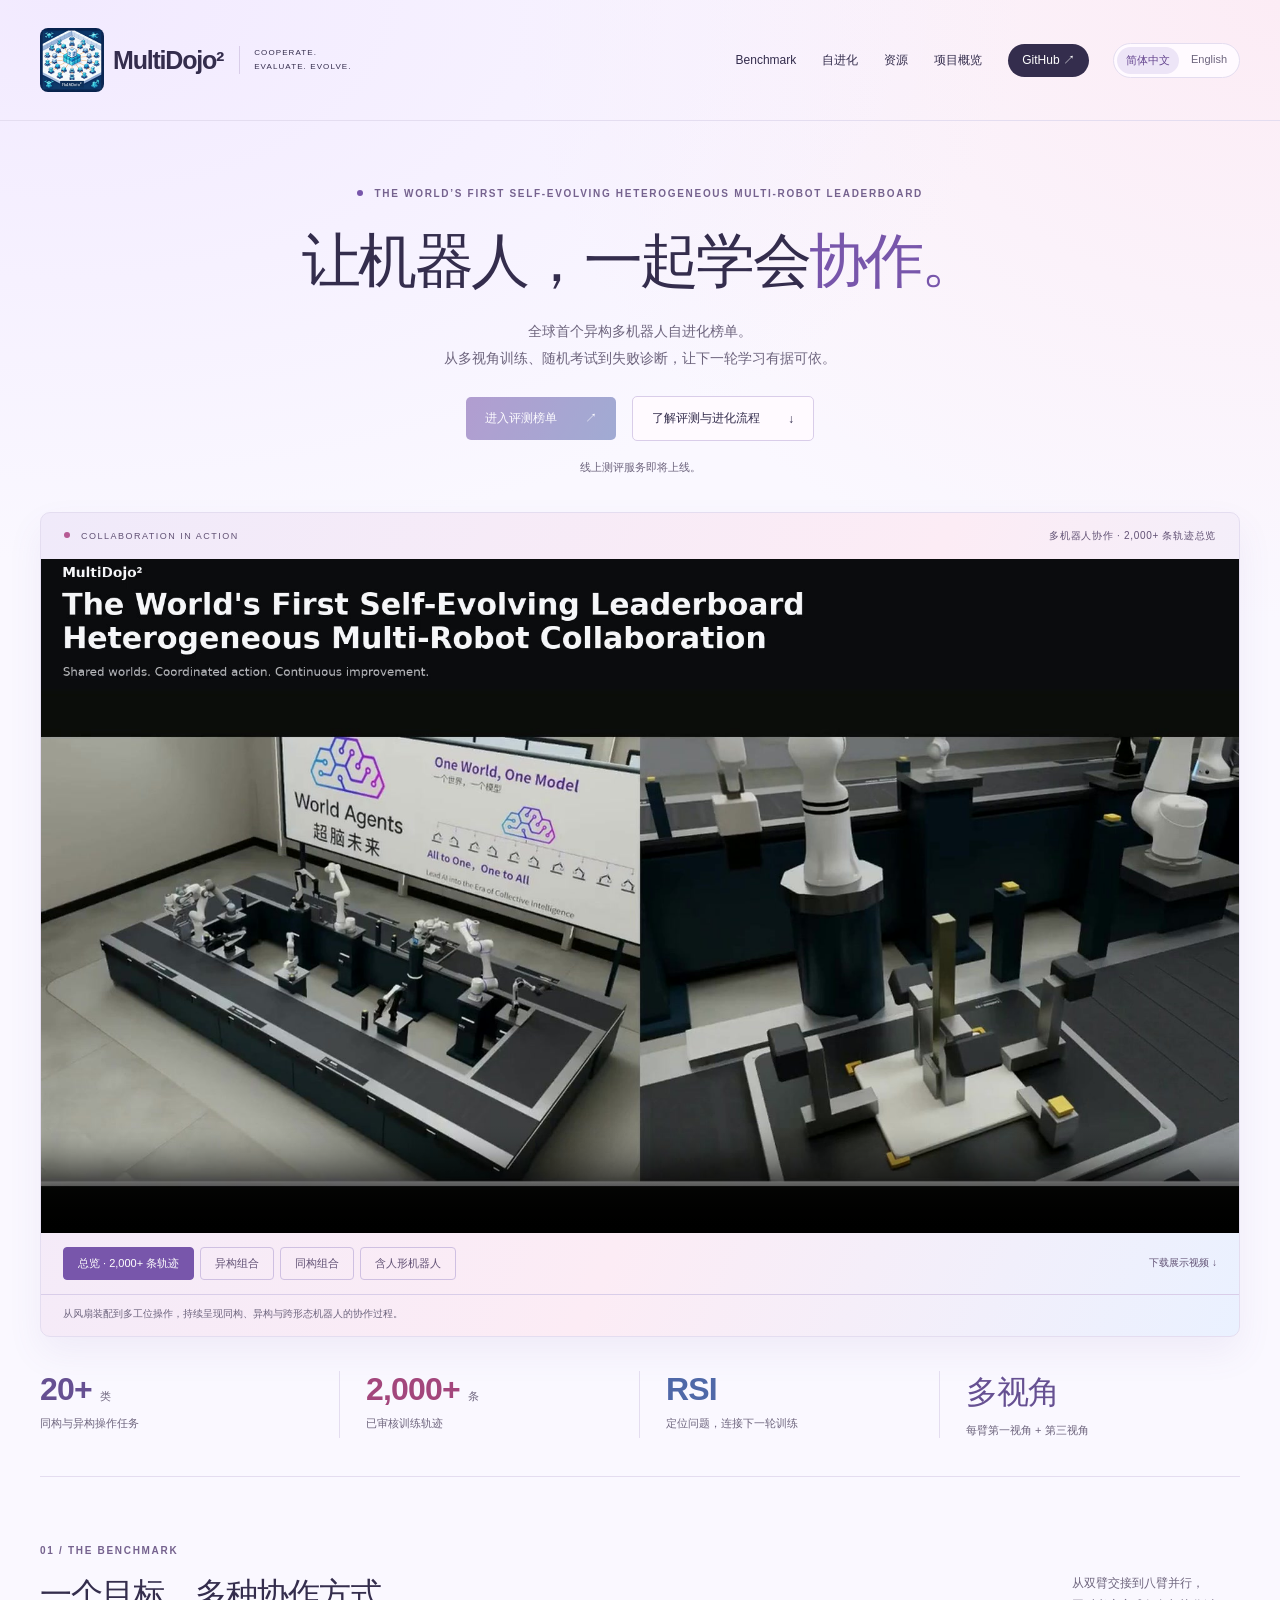
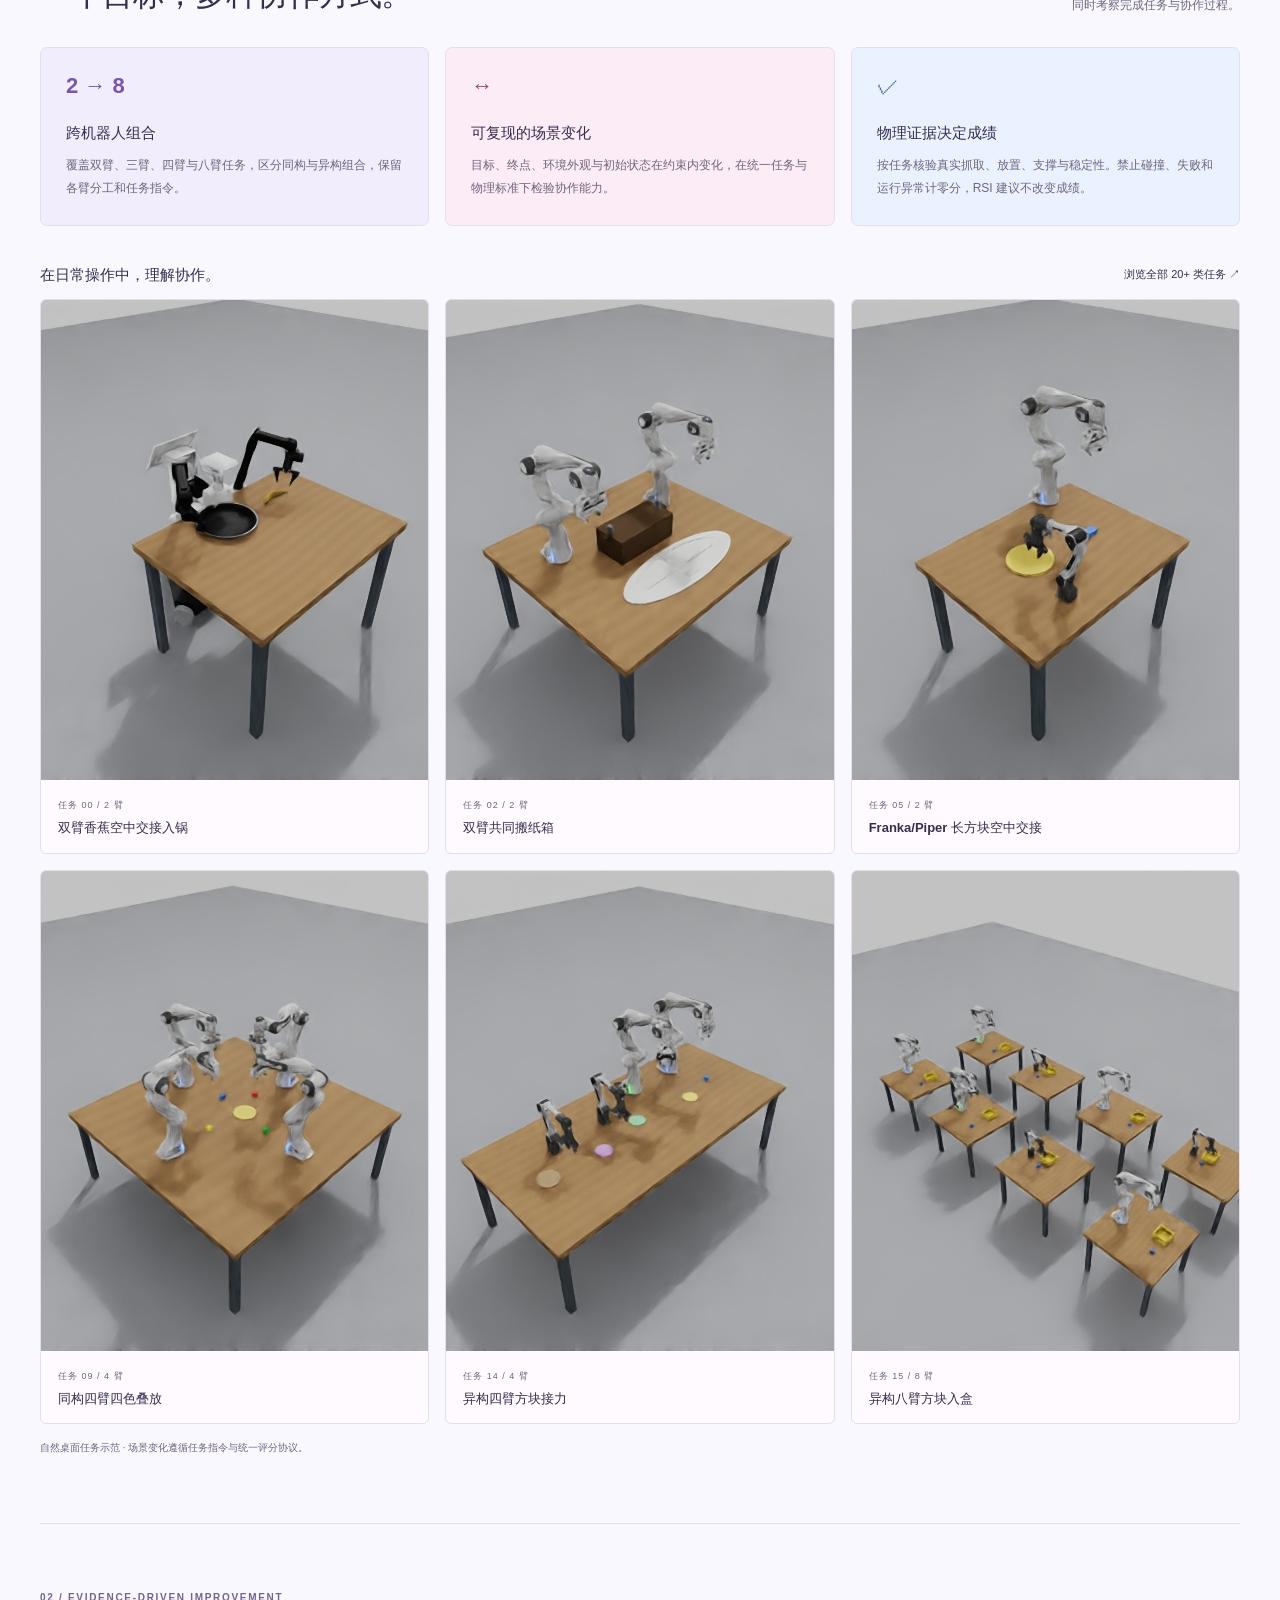
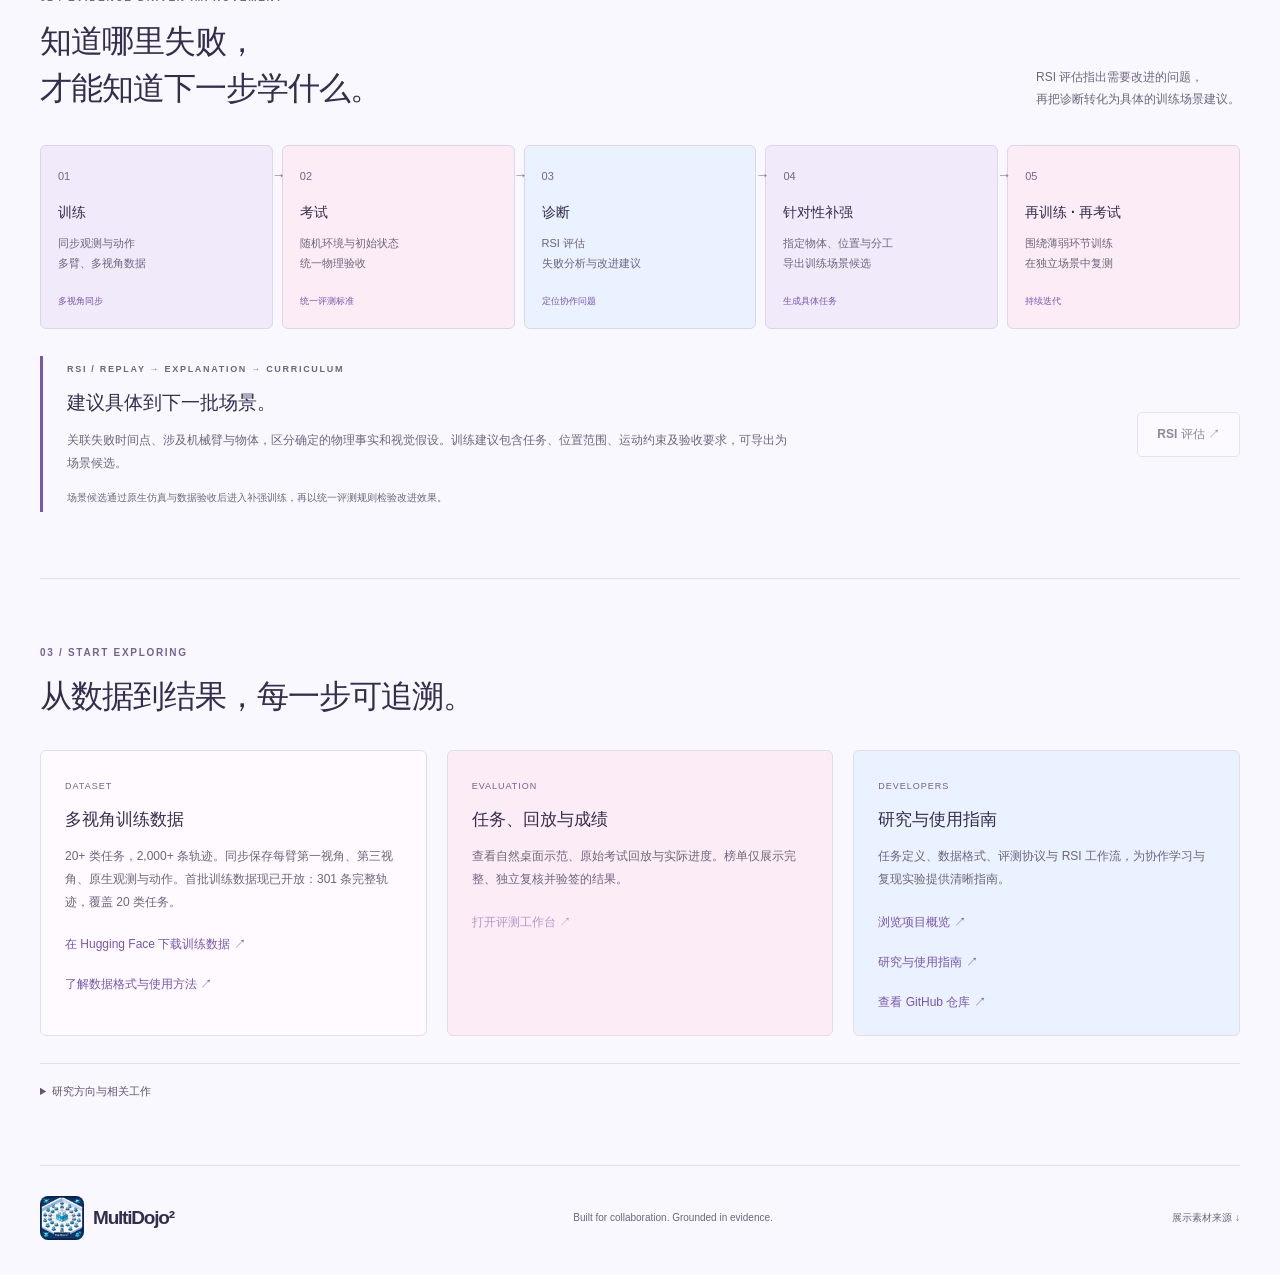
==== docs/index.html @ 60ad59d8 "Link verified MultiDojo² training data from bilingual website and READMEs" ====
<!doctype html>
<html lang="zh-CN"><head>
<meta charset="utf-8"><meta name="viewport" content="width=device-width,initial-scale=1">
<title>MultiDojo² · 多机器人协作与自进化评测</title>
<meta name="description" content="MultiDojo²：面向同构与异构多机器人协作的自进化评测平台。20+ 类操作任务、同步多视角训练数据、随机考试与基于证据的 RSI 失败诊断。">
<meta name="theme-color" content="#faf8ff"><link rel="icon" href="assets/favicon.png" type="image/png">
<link rel="alternate" hreflang="zh-CN" href="index.html"><link rel="alternate" hreflang="en" href="index.en.html"><link rel="alternate" hreflang="x-default" href="index.html">
<link rel="stylesheet" href="site.css"><script src="site.js" defer></script></head>
<body><a class="skip" href="#main">跳到内容</a>
<header class="site-header"><a class="wordmark" href="./" aria-label="MultiDojo² 首页"><img src="assets/mark.png" alt="MultiDojo² 标志" width="64" height="64">MultiDojo²<span>COOPERATE. EVALUATE. EVOLVE.</span></a><nav aria-label="主导航"><a href="#benchmark">Benchmark</a><a href="#evolution">自进化</a><a href="#resources">资源</a><a href="repository.zh-CN.html">项目概览</a><a class="nav-github" data-github hidden>GitHub ↗</a><span class="nav-pending" data-github-pending>GitHub</span></nav><div class="site-language" role="navigation" aria-label="语言 / Language"><a href="index.html" lang="zh-CN" hreflang="zh-CN" aria-current="page">简体中文</a><a href="index.en.html" lang="en" hreflang="en">English</a></div></header>
<main id="main"><section class="intro-hero"><p class="kicker"><span></span> THE WORLD’S FIRST SELF-EVOLVING HETEROGENEOUS MULTI-ROBOT LEADERBOARD</p><h1>让机器人，<br class="mobile-break">一起学会<span>协作。</span></h1><p class="hero-description">全球首个异构多机器人自进化榜单。<br>从多视角训练、随机考试到失败诊断，让下一轮学习有据可依。</p><div class="hero-actions"><a class="primary" data-live-path="leaderboard.html" aria-disabled="true" title="线上测评服务即将上线">进入评测榜单 <span>↗</span></a><a class="secondary" href="#evolution">了解评测与进化流程 <span>↓</span></a></div><p class="deployment-note" id="deployment-note" hidden></p></section>
<section class="demo-stage" aria-label="多机器人协作视频展示"><div class="demo-toolbar"><div><span class="live-dot"></span> COLLABORATION IN ACTION</div><span id="demo-label">多机器人协作 · 2,000+ 条轨迹总览</span></div><video id="hero-video" controls muted playsinline loop preload="metadata" poster="assets/collaboration-overview.jpg" aria-label="多机器人协作 · 2,000+ 条轨迹总览"><source src="assets/collaboration-overview.mp4" type="video/mp4">浏览器不支持视频，请使用下方下载链接。</video><div class="demo-bottom"><div class="demo-tabs" role="group" aria-label="选择展示视频"><button type="button" data-scene="overview" aria-pressed="true">总览 · 2,000+ 条轨迹</button><button type="button" data-scene="heterogeneous" aria-pressed="false">异构组合</button><button type="button" data-scene="isomorphic" aria-pressed="false">同构组合</button><button type="button" data-scene="humanoid" aria-pressed="false">含人形机器人</button></div><a id="demo-download" href="assets/collaboration-overview.mp4" download>下载展示视频 ↓</a></div><p class="demo-caption" id="demo-caption">从风扇装配到多工位操作，持续呈现同构、异构与跨形态机器人的协作过程。</p></section>
<section class="numbers" aria-label="当前评测规模"><div><strong>20+<span>类</span></strong><p>同构与异构操作任务</p></div><div><strong>2,000+<span>条</span></strong><p>已审核训练轨迹</p></div><div><strong>RSI</strong><p>定位问题，连接下一轮训练</p></div><div><strong>多视角</strong><p>每臂第一视角 + 第三视角</p></div></section>
<section id="benchmark" class="content-section"><div class="section-heading"><div><p class="kicker">01 / THE BENCHMARK</p><h2>一个目标，多种协作方式。</h2></div><p>从双臂交接到八臂并行，<br>同时考察完成任务与协作过程。</p></div><div class="feature-grid"><article><span class="feature-symbol">2 → 8</span><h3>跨机器人组合</h3><p>覆盖双臂、三臂、四臂与八臂任务，区分同构与异构组合，保留各臂分工和任务指令。</p></article><article><span class="feature-symbol">↔</span><h3>可复现的场景变化</h3><p>目标、终点、环境外观与初始状态在约束内变化，在统一任务与物理标准下检验协作能力。</p></article><article><span class="feature-symbol">✓</span><h3>物理证据决定成绩</h3><p>按任务核验真实抓取、放置、支撑与稳定性。禁止碰撞、失败和运行异常计零分，RSI 建议不改变成绩。</p></article></div><div class="task-heading"><h3>在日常操作中，理解协作。</h3><a href="repository.zh-CN.html#tasks">浏览全部 20+ 类任务 ↗</a></div><div id="featured-tasks" class="featured-tasks" aria-live="polite"><p>正在载入任务示范…</p></div><p class="small-note">自然桌面任务示范 · 场景变化遵循任务指令与统一评分协议。</p></section>
<section id="evolution" class="evolution-section"><div class="section-heading"><div><p class="kicker">02 / EVIDENCE-DRIVEN IMPROVEMENT</p><h2>知道哪里失败，<br>才能知道下一步学什么。</h2></div><p>RSI 评估指出需要改进的问题，<br>再把诊断转化为具体的训练场景建议。</p></div><ol class="loop-steps"><li><span>01</span><h3>训练</h3><p>同步观测与动作<br>多臂、多视角数据</p><b>多视角同步</b></li><li><span>02</span><h3>考试</h3><p>随机环境与初始状态<br>统一物理验收</p><b>统一评测标准</b></li><li><span>03</span><h3>诊断</h3><p>RSI 评估<br>失败分析与改进建议</p><b>定位协作问题</b></li><li><span>04</span><h3>针对性补强</h3><p>指定物体、位置与分工<br>导出训练场景候选</p><b>生成具体任务</b></li><li><span>05</span><h3>再训练 · 再考试</h3><p>围绕薄弱环节训练<br>在独立场景中复测</p><b>持续迭代</b></li></ol><div class="evolution-detail"><div><p class="kicker">RSI / REPLAY → EXPLANATION → CURRICULUM</p><h3>建议具体到下一批场景。</h3><p>关联失败时间点、涉及机械臂与物体，区分确定的物理事实和视觉假设。训练建议包含任务、位置范围、运动约束及验收要求，可导出为场景候选。</p><p class="small-note">场景候选通过原生仿真与数据验收后进入补强训练，再以统一评测规则检验改进效果。</p></div><a class="secondary" data-live-path="previews.html?mode=exam&trial=09-047#task-09" aria-disabled="true" title="线上测评服务即将上线">RSI 评估 ↗</a></div></section>
<section id="resources" class="content-section"><div class="section-heading"><div><p class="kicker">03 / START EXPLORING</p><h2>从数据到结果，每一步可追溯。</h2></div></div><div class="resource-grid"><article><span>DATASET</span><h3>多视角训练数据</h3><p>20+ 类任务，2,000+ 条轨迹。同步保存每臂第一视角、第三视角、原生观测与动作。首批训练数据现已开放：301 条完整轨迹，覆盖 20 类任务。</p><a class="dataset-download" href="https://huggingface.co/datasets/WorldAgents-c/MultiDojo2" target="_blank" rel="noopener">在 Hugging Face 下载训练数据 ↗</a><a href="PROJECT.md#dataset">了解数据格式与使用方法 ↗</a></article><article><span>EVALUATION</span><h3>任务、回放与成绩</h3><p>查看自然桌面示范、原始考试回放与实际进度。榜单仅展示完整、独立复核并验签的结果。</p><a data-live-path="leaderboard.html" aria-disabled="true" title="线上测评服务即将上线">打开评测工作台 ↗</a></article><article><span>DEVELOPERS</span><h3>研究与使用指南</h3><p>任务定义、数据格式、评测协议与 RSI 工作流，为协作学习与复现实验提供清晰指南。</p><a href="repository.zh-CN.html">浏览项目概览 ↗</a><a href="PROJECT.md#中文说明">研究与使用指南 ↗</a><a data-github hidden>查看 GitHub 仓库 ↗</a></article></div><details class="research-note"><summary>研究方向与相关工作</summary><p>MultiDojo² 围绕同构与异构多机器人协作，连接多视角示范、随机化评测与失败驱动的数据补强。研究重点涵盖任务交接、空间协调、协作时序，以及从执行证据到具体训练任务的反馈过程。</p><p><a href="RELATED_WORK.md">探索相关研究 ↗</a></p></details></section>
<footer class="site-footer"><a class="wordmark" href="./"><img src="assets/mark.png" alt="MultiDojo² 标志" width="44" height="44">MultiDojo²</a><p>Built for collaboration. Grounded in evidence.</p><a href="assets/fan-provenance.json">展示素材来源 ↓</a></footer></main></body></html>
---- docs/site.css ----
[hidden]{display:none!important}:root{font-family:Inter,"Noto Sans CJK SC","Microsoft YaHei",sans-serif;color:#342d4d;background:#faf8ff;font-synthesis:none;--lavender:#f0eafa;--pink:#fcecf5;--blue:#eaf1ff;--muted:#6e657e;--line:#e4ddf0;--accent:#7856ab}*{box-sizing:border-box}html{scroll-behavior:smooth}body{margin:0;background:radial-gradient(ellipse 75% 560px at 5% 0,#f2eaff 0,transparent 100%),radial-gradient(ellipse 60% 620px at 100% 0,#fcecf5 0,transparent 100%),#faf8ff;min-height:100vh}a{color:inherit;text-decoration:none}a:hover{text-decoration:underline}button{font:inherit}a:focus-visible,button:focus-visible,summary:focus-visible,video:focus-visible{outline:3px solid var(--accent);outline-offset:5px}.skip{position:absolute;top:-60px;left:16px;z-index:5;background:#fff;padding:12px}.skip:focus{top:12px}.site-header,main{max-width:1320px;margin:auto}.site-header{padding:28px 40px;display:flex;gap:24px;align-items:center;border-bottom:1px solid var(--line)}.wordmark{display:flex;align-items:center;gap:9px;font-size:25px;letter-spacing:-1.2px;font-weight:800}.wordmark span{font-size:8px;font-weight:500;letter-spacing:1.1px;border-left:1px solid #d9cde9;padding-left:14px;margin-left:7px;max-width:125px;line-height:1.7}.site-header nav{display:flex;gap:26px;align-items:center;margin-left:auto;font-size:12px}.nav-pending{font-size:10px;color:var(--muted);border:1px solid var(--line);padding:8px 12px;border-radius:20px}.nav-github{background:#342d4d;color:white;border-radius:20px;padding:8px 14px}main{padding:0 40px}.intro-hero{text-align:center;padding:65px 0 34px}.kicker{font-size:10px;letter-spacing:1.7px;font-weight:700;color:#75628e;margin:0 0 21px;line-height:1.6}.intro-hero .kicker span,.live-dot{display:inline-block;width:6px;height:6px;border-radius:50%;background:var(--accent);margin:0 7px 1px 0}h1{font-size:clamp(34px,4.6vw,64px);font-weight:700;letter-spacing:-2.7px;line-height:1.3;margin:0 0 18px}h1>span{color:var(--accent)}.mobile-break{display:none}.hero-description{font-size:14px;line-height:1.95;color:var(--muted);margin:0}.hero-actions{display:flex;justify-content:center;align-items:center;gap:16px;margin-top:24px}.primary,.secondary{display:inline-flex;justify-content:space-between;gap:28px;align-items:center;padding:13px 19px;border-radius:5px;font-size:12px;font-weight:600}.primary{color:#fff;background:linear-gradient(115deg,#7856ab,#596db0)}.secondary{border:1px solid #d9cde9;background:#fffaff}.primary:hover,.secondary:hover{text-decoration:none;filter:brightness(.94)}.demo-stage{background:linear-gradient(115deg,#f0eafa,#fcecf5 58%,#eaf1ff);border:1px solid var(--line);border-radius:10px;overflow:hidden;box-shadow:0 16px 35px #7856ab14}.demo-toolbar{display:flex;align-items:center;justify-content:space-between;padding:16px 23px;color:#625275;font-size:10px;letter-spacing:.7px}.demo-toolbar>div{font-size:9px;letter-spacing:1.5px}.live-dot{background:#b65a94}.demo-stage video{display:block;width:100%;aspect-ratio:1280/576;background:#eaf0fc;object-fit:contain}.demo-bottom{display:flex;align-items:center;justify-content:space-between;padding:14px 22px;gap:12px}.demo-tabs{display:flex;gap:6px;flex-wrap:wrap}.demo-tabs button{background:transparent;color:#625275;border:1px solid #cfc0e2;border-radius:4px;font-size:11px;padding:8px 14px;cursor:pointer}.demo-tabs button[aria-pressed=true]{background:#7856ab;color:#fff;border-color:#7856ab}.demo-bottom>a{color:#625275;font-size:10px;white-space:nowrap}.demo-caption{border-top:1px solid #d9cde9;margin:0;padding:10px 22px 13px;color:#6e657e;font-size:10px;line-height:1.8}.numbers{display:grid;grid-template-columns:repeat(4,1fr);padding:34px 0 38px;border-bottom:1px solid var(--line)}.numbers>div{padding-left:26px;border-right:1px solid var(--line)}.numbers>div:first-child{padding-left:0}.numbers>div:last-child{border:0}.numbers strong{font-size:32px;font-weight:600;letter-spacing:-.8px}.numbers strong span{font-size:11px;font-weight:400;letter-spacing:0;margin-left:8px;color:var(--muted)}.numbers p{font-size:11px;color:var(--muted);margin:8px 0 0}.content-section,.evolution-section{padding:66px 0;border-bottom:1px solid var(--line);scroll-margin-top:25px}.section-heading{display:flex;align-items:end;justify-content:space-between;gap:20px;margin-bottom:30px}.section-heading .kicker{margin-bottom:12px}h2{font-size:32px;font-weight:600;line-height:1.45;letter-spacing:-1px;margin:0}.section-heading>p{color:var(--muted);font-size:12px;line-height:1.9;margin:0}.feature-grid{display:grid;grid-template-columns:repeat(3,1fr);gap:16px}.feature-grid article{border:1px solid var(--line);padding:25px;background:#f2edfc;border-radius:7px}.feature-symbol{display:block;font-size:22px;height:36px;color:var(--accent);font-weight:600}h3{font-size:15px;font-weight:600;line-height:1.6}.feature-grid h3{margin:12px 0 9px}.feature-grid p,.resource-grid p,.evolution-detail p{font-size:12px;line-height:1.9;color:var(--muted);margin:0}.task-heading{display:flex;justify-content:space-between;align-items:center;margin:37px 0 12px;gap:16px}.task-heading h3{margin:0}.task-heading a{font-size:11px;white-space:nowrap}.featured-tasks{display:grid;grid-template-columns:repeat(3,1fr);gap:16px}.featured-task{border:1px solid var(--line);border-radius:6px;overflow:hidden;background:#fffaff;min-width:0}.featured-task img{display:block;width:100%;aspect-ratio:4/3;object-fit:cover}.featured-task>div{padding:14px 17px}.featured-task small{font-size:9px;color:var(--muted);letter-spacing:1px}.featured-task h3{margin:6px 0 0;font-size:13px}.small-note{font-size:10px!important;line-height:1.9!important;color:var(--muted)!important;margin:14px 0 0!important}.loop-steps{list-style:none;padding:0;display:grid;grid-template-columns:repeat(5,1fr);gap:9px;margin:34px 0 27px}.loop-steps li{position:relative;padding:20px 17px;background:#f0eafa;border:1px solid #e0d4ed;border-radius:6px;min-width:0}.loop-steps li+li:before{content:'→';position:absolute;top:21px;left:-11px;z-index:1;font-size:14px;color:#8269a7}.loop-steps li>span{font-size:11px;color:#746586}.loop-steps h3{font-size:14px;margin:17px 0 9px}.loop-steps p{font-size:11px;line-height:1.9;color:#6e657e;margin:0}.loop-steps b{display:block;margin-top:21px;font-weight:500;font-size:9px;color:#7856ab}.loop-steps .planned{background:transparent;border-style:dashed}.loop-steps .planned b{color:#9c487d}.evolution-detail{display:flex;align-items:center;justify-content:space-between;gap:48px;border-left:3px solid #7856ab;padding:5px 0 5px 24px}.evolution-detail>div{max-width:720px}.evolution-detail .kicker{font-size:9px;margin-bottom:10px}.evolution-detail h3{font-size:19px;margin:0 0 10px}.evolution-detail>a{flex-shrink:0}.resource-grid{display:grid;grid-template-columns:repeat(3,1fr);gap:20px}.resource-grid article{padding:24px;background:#fffaff;border:1px solid var(--line);border-radius:6px}.resource-grid article>span{font-size:9px;letter-spacing:1px;color:#75628e}.resource-grid h3{font-size:17px;margin:13px 0 12px}.resource-grid a{font-size:12px;color:#7856ab;display:block;margin-top:23px}.research-note{margin-top:27px;border-top:1px solid var(--line);padding-top:20px;color:var(--muted);font-size:11px}.research-note summary{cursor:pointer;color:#625275}.research-note p{line-height:1.95;max-width:970px}.research-note a{text-decoration:underline}.site-footer{display:flex;gap:24px;align-items:center;justify-content:space-between;padding:30px 0 35px;color:var(--muted);font-size:10px}.site-footer .wordmark{font-size:19px;color:#342d4d}.deployment-note{font-size:11px;line-height:1.8;color:var(--muted);margin:17px auto 0;max-width:650px}[aria-disabled=true]{opacity:.55;cursor:default}.deployment-note.error{color:#9f3c66}
@media(min-width:1500px){.intro-hero{padding-top:75px}}
@media(max-width:900px){.site-header{padding:23px 24px}.wordmark span{display:none}main{padding:0 24px}.site-header nav{gap:20px}.loop-steps{grid-template-columns:repeat(3,1fr)}.loop-steps li+li:before{display:none}.evolution-detail{display:block}.evolution-detail>a{margin-top:22px}.section-heading>p{max-width:250px}.featured-tasks{gap:11px}.feature-grid article{padding:20px}.site-footer{flex-wrap:wrap;gap:12px}}
@media(max-width:600px){html{scroll-behavior:auto}.site-header{padding:19px 18px;gap:10px;flex-wrap:wrap}.wordmark{font-size:23px}.site-header nav{gap:16px;font-size:10px;width:100%;margin:6px 0 0;justify-content:space-between}.nav-pending{font-size:9px;padding:5px 7px}main{padding:0 18px}.intro-hero{padding:38px 0 25px}.intro-hero .kicker{font-size:8px;letter-spacing:1px;margin-bottom:17px}h1{font-size:42px;letter-spacing:-2px}.mobile-break{display:block}.hero-description{font-size:12px;line-height:1.9;margin-top:16px}.hero-actions{gap:9px;margin-top:20px}.primary,.secondary{font-size:10px;padding:12px 12px;gap:14px}.demo-toolbar{padding:12px;font-size:8px;gap:10px;letter-spacing:0}.demo-toolbar>div{font-size:7px;letter-spacing:.8px}.demo-bottom{padding:11px;display:block}.demo-tabs{gap:5px}.demo-tabs button{font-size:10px;padding:8px 11px}.demo-bottom>a{display:inline-block;margin-top:12px}.demo-caption{padding:10px 12px;font-size:9px}.numbers{grid-template-columns:1fr 1fr;padding:26px 0;gap:23px}.numbers>div{padding-left:0;border:0}.numbers strong{font-size:28px}.numbers strong span{font-size:10px}.numbers p{font-size:10px}.content-section,.evolution-section{padding:39px 0}.section-heading{display:block;margin-bottom:20px}h2{font-size:26px}.section-heading>p{margin-top:13px;max-width:none;font-size:11px}.feature-grid{grid-template-columns:1fr;gap:9px}.feature-grid article{padding:18px}.feature-symbol{float:right}.feature-grid h3{margin:0 0 8px}.feature-grid p{font-size:11px}.task-heading{display:block;margin-top:28px}.task-heading a{display:inline-block;margin-top:7px}.featured-tasks{grid-template-columns:1fr 1fr;gap:9px}.featured-task>div{padding:11px}.featured-task h3{font-size:11px}.featured-task small{font-size:8px}.loop-steps{grid-template-columns:1fr 1fr;gap:9px;margin:24px 0}.loop-steps li{padding:16px 13px}.loop-steps li:last-child{grid-column:1/-1}.loop-steps h3{margin:12px 0 8px}.loop-steps b{margin-top:13px}.evolution-detail{padding-left:17px}.evolution-detail h3{font-size:17px}.resource-grid{grid-template-columns:1fr;gap:10px}.resource-grid article{padding:22px}.site-footer p{width:100%;order:2;margin:0}.site-footer{padding:24px 0}}
@media(prefers-reduced-motion:reduce){html{scroll-behavior:auto}}

.wordmark>img{object-fit:contain;flex-shrink:0;border-radius:8px}.site-header .wordmark>img{width:64px;height:64px}.site-footer .wordmark>img{width:44px;height:44px}@media(max-width:600px){.site-header .wordmark>img{width:52px;height:52px}}

/* Soft purple, pink and blue surfaces keep controls readable. */
.feature-grid article:nth-child(3n+2),.resource-grid article:nth-child(3n+2),.loop-steps li:nth-child(3n+2){background:var(--pink)}
.feature-grid article:nth-child(3n),.resource-grid article:nth-child(3n),.loop-steps li:nth-child(3n){background:var(--blue)}
.feature-symbol{color:#7856ab}.feature-grid article:nth-child(2) .feature-symbol{color:#a3467c}.feature-grid article:nth-child(3) .feature-symbol{color:#4f68a8}
.numbers strong{color:#665092}.numbers>div:nth-child(2) strong{color:#a3467c}.numbers>div:nth-child(3) strong{color:#4f68a8}

/* The overview is 16:9; scene selection sets the original fan aspect ratio. */
.demo-stage video{aspect-ratio:16/9}
@media(max-width:600px){.site-header nav{flex-wrap:wrap;justify-content:flex-start;column-gap:18px;row-gap:13px}}

/* Both homepages share a compact, always-visible language selector. */
.site-language{display:flex;flex-shrink:0;gap:3px;padding:3px;border:1px solid var(--line);border-radius:20px;background:#fffaff;font-size:11px;white-space:nowrap}
.site-language a{padding:6px 9px;border-radius:16px;color:var(--muted)}
.site-language a[aria-current=page]{background:#ede5f7;color:#65458f;font-weight:600}
.site-language a:hover{text-decoration:none;background:#f0eafa}
html[lang=en] .intro-hero h1{line-height:1.12;letter-spacing:-2px}
html[lang=en] .numbers strong{font-size:29px}
html[lang=en] .numbers p{line-height:1.7}
@media(max-width:1150px){.site-header{flex-wrap:wrap}.site-header .wordmark span{display:none}.site-language{margin-left:auto}.site-header nav{order:3;width:100%;margin-left:0;justify-content:center;flex-wrap:wrap}}
@media(max-width:600px){.site-header nav{justify-content:flex-start}.site-language{font-size:10px}.site-language a{padding:6px 7px}.site-header .wordmark>img{width:44px;height:44px}.site-header .wordmark{font-size:22px;gap:7px}.site-header{column-gap:6px}html[lang=en] .intro-hero h1{font-size:40px}html[lang=en] .hero-actions{flex-wrap:wrap}html[lang=en] .numbers strong{font-size:25px}.demo-toolbar{flex-wrap:wrap}.evolution-detail .kicker{overflow-wrap:anywhere}}
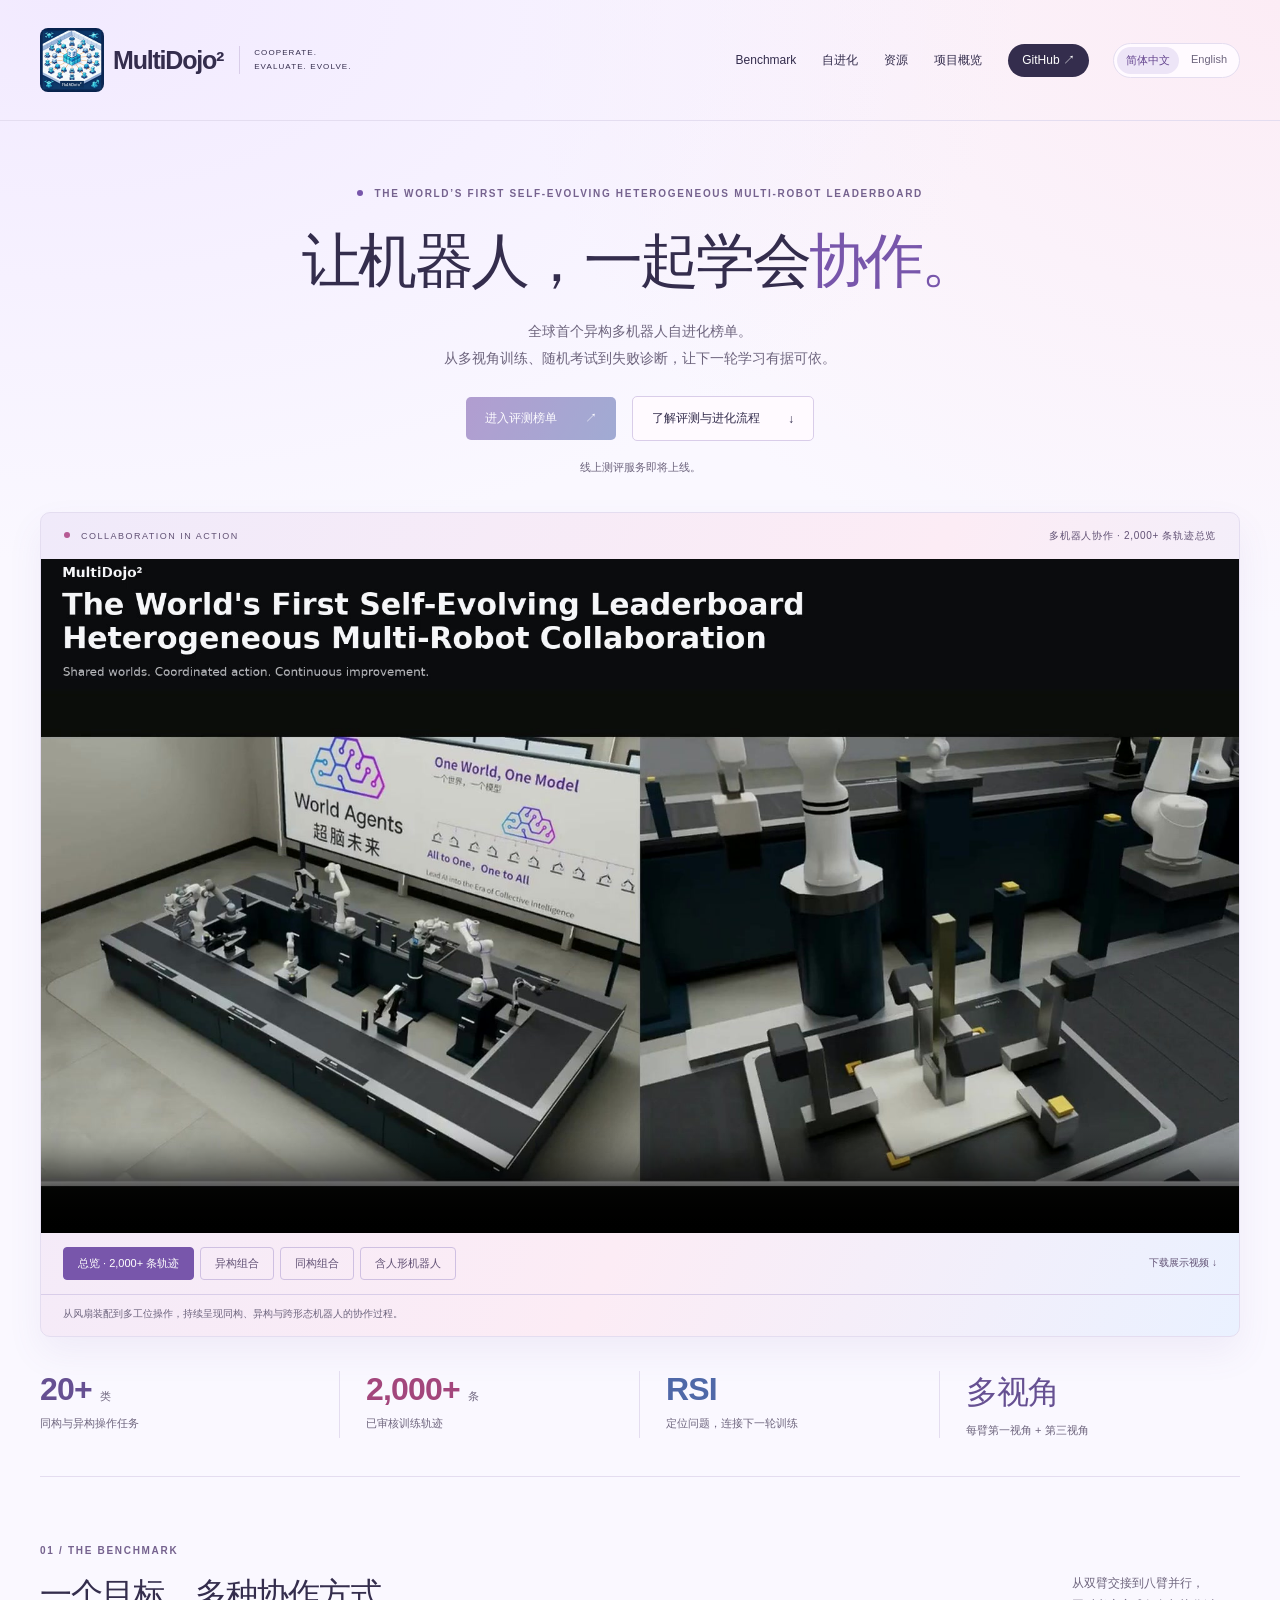
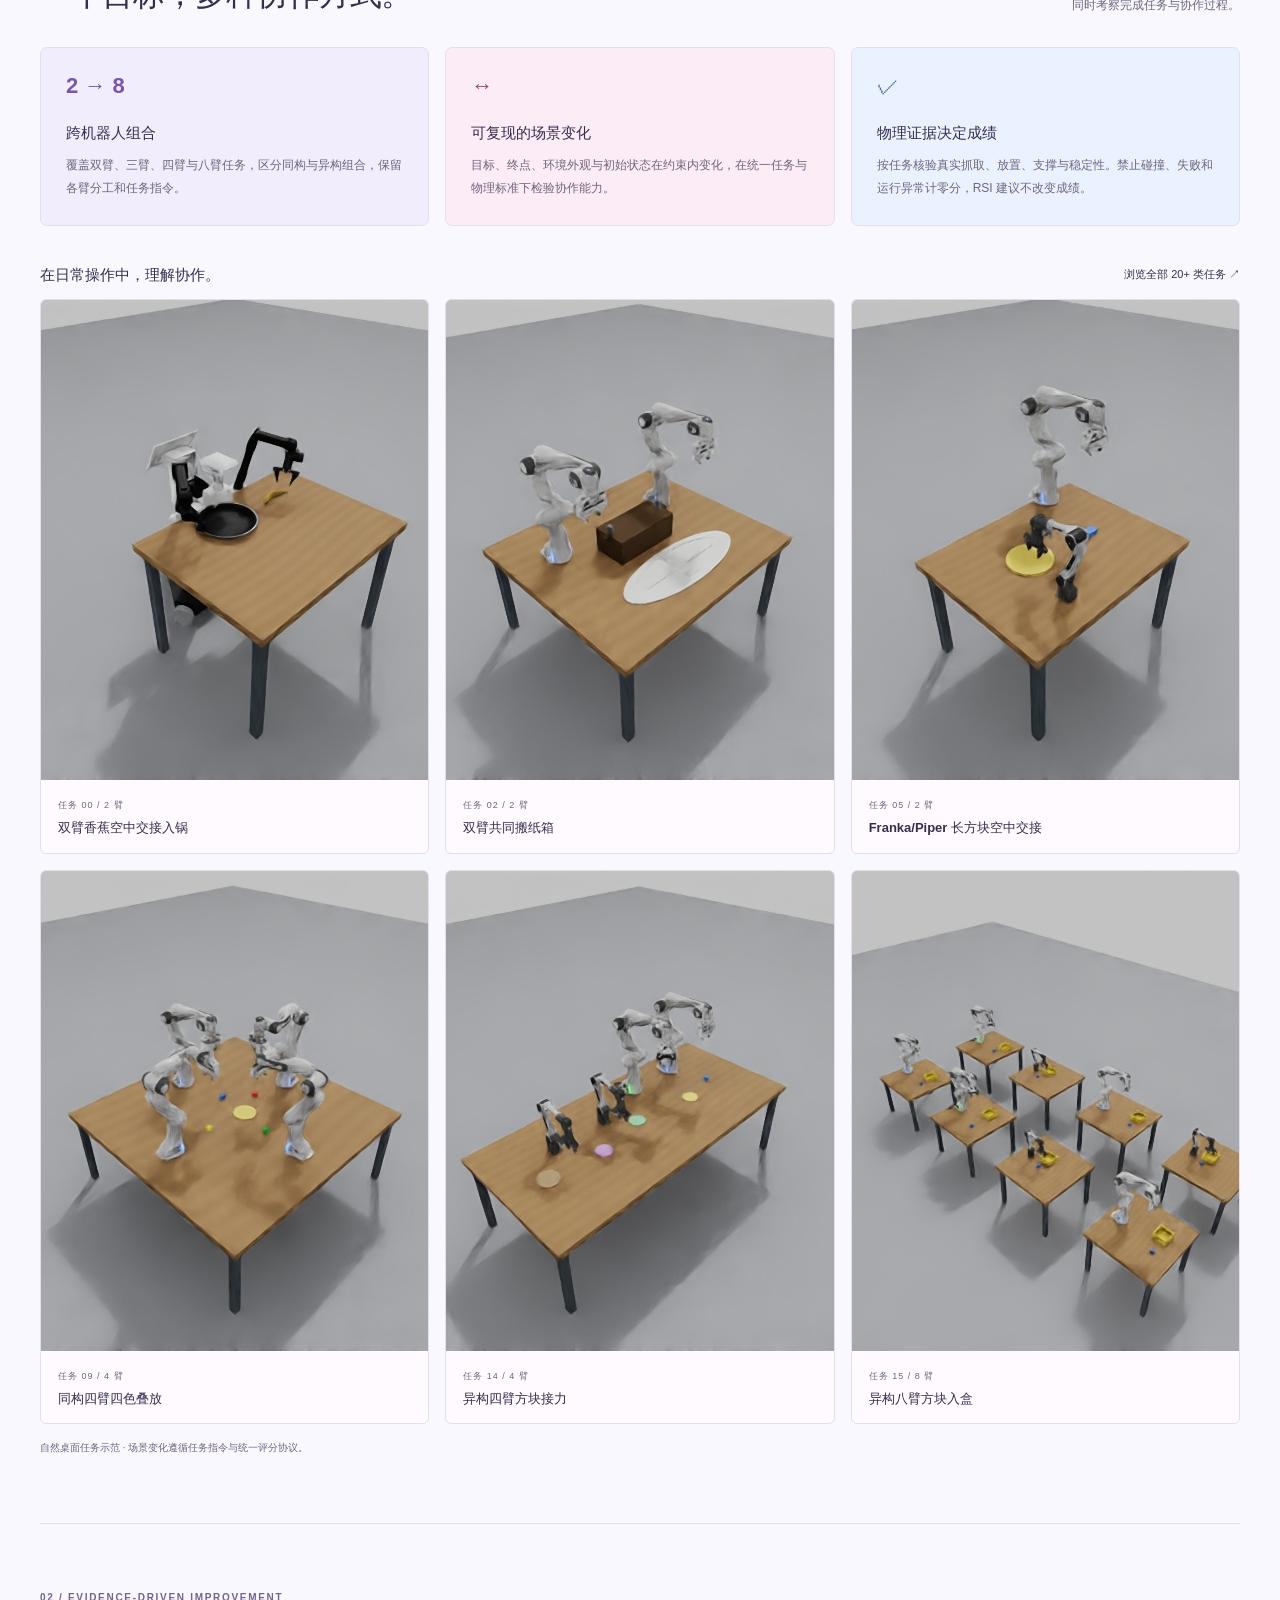
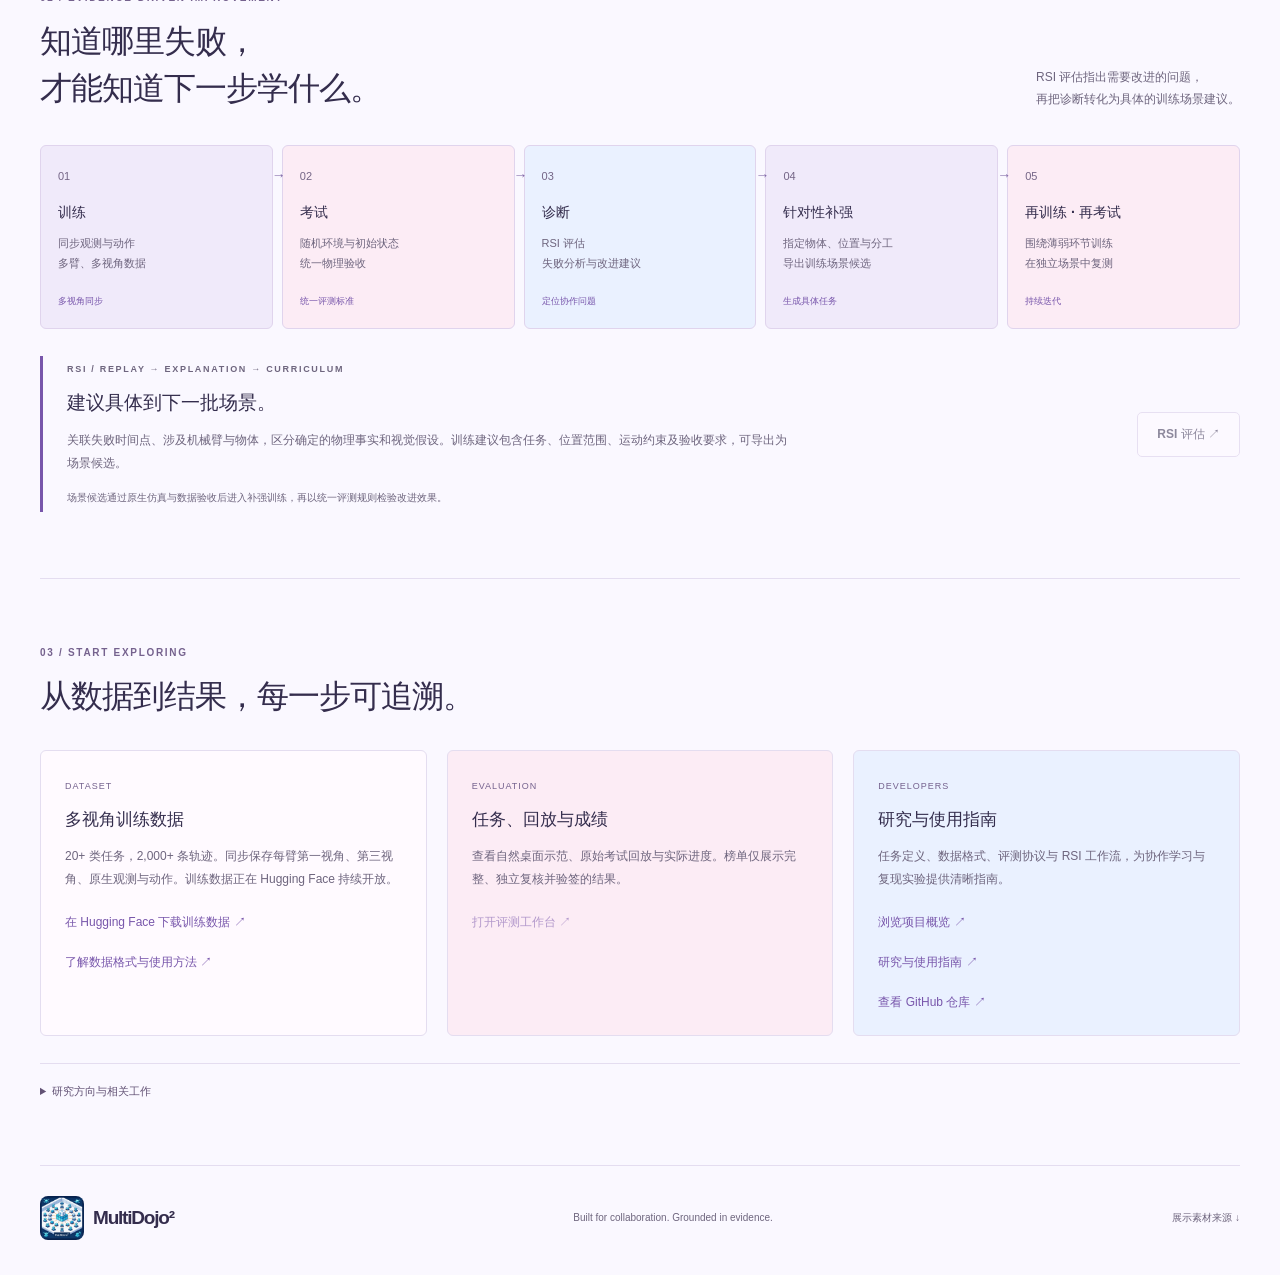
==== commit 1b274c58: "Present the 2,000+ demonstration collection consistently in both languages" ====
--- a/docs/index.html
+++ b/docs/index.html
@@ -3,15 +3,15 @@
 <meta charset="utf-8"><meta name="viewport" content="width=device-width,initial-scale=1">
 <title>MultiDojo² · 多机器人协作与自进化评测</title>
 <meta name="description" content="MultiDojo²：面向同构与异构多机器人协作的自进化评测平台。20+ 类操作任务、同步多视角训练数据、随机考试与基于证据的 RSI 失败诊断。">
-<meta name="theme-color" content="#faf8ff"><link rel="icon" href="assets/favicon.png" type="image/png">
+<meta name="theme-color" content="#faf8ff"><link rel="icon" href="assets/favicon.png?v=af48e177111937ee" type="image/png">
 <link rel="alternate" hreflang="zh-CN" href="index.html"><link rel="alternate" hreflang="en" href="index.en.html"><link rel="alternate" hreflang="x-default" href="index.html">
-<link rel="stylesheet" href="site.css"><script src="site.js" defer></script></head>
+<link rel="stylesheet" href="site.css?v=89df04825eef76bd"><script src="site.js?v=aa90bcde2d3d02f0" defer></script></head>
 <body><a class="skip" href="#main">跳到内容</a>
-<header class="site-header"><a class="wordmark" href="./" aria-label="MultiDojo² 首页"><img src="assets/mark.png" alt="MultiDojo² 标志" width="64" height="64">MultiDojo²<span>COOPERATE. EVALUATE. EVOLVE.</span></a><nav aria-label="主导航"><a href="#benchmark">Benchmark</a><a href="#evolution">自进化</a><a href="#resources">资源</a><a href="repository.zh-CN.html">项目概览</a><a class="nav-github" data-github hidden>GitHub ↗</a><span class="nav-pending" data-github-pending>GitHub</span></nav><div class="site-language" role="navigation" aria-label="语言 / Language"><a href="index.html" lang="zh-CN" hreflang="zh-CN" aria-current="page">简体中文</a><a href="index.en.html" lang="en" hreflang="en">English</a></div></header>
+<header class="site-header"><a class="wordmark" href="./" aria-label="MultiDojo² 首页"><img src="assets/mark.png?v=f698878eef2fb317" alt="MultiDojo² 标志" width="64" height="64">MultiDojo²<span>COOPERATE. EVALUATE. EVOLVE.</span></a><nav aria-label="主导航"><a href="#benchmark">Benchmark</a><a href="#evolution">自进化</a><a href="#resources">资源</a><a href="repository.zh-CN.html">项目概览</a><a class="nav-github" data-github hidden>GitHub ↗</a><span class="nav-pending" data-github-pending>GitHub</span></nav><div class="site-language" role="navigation" aria-label="语言 / Language"><a href="index.html" lang="zh-CN" hreflang="zh-CN" aria-current="page">简体中文</a><a href="index.en.html" lang="en" hreflang="en">English</a></div></header>
 <main id="main"><section class="intro-hero"><p class="kicker"><span></span> THE WORLD’S FIRST SELF-EVOLVING HETEROGENEOUS MULTI-ROBOT LEADERBOARD</p><h1>让机器人，<br class="mobile-break">一起学会<span>协作。</span></h1><p class="hero-description">全球首个异构多机器人自进化榜单。<br>从多视角训练、随机考试到失败诊断，让下一轮学习有据可依。</p><div class="hero-actions"><a class="primary" data-live-path="leaderboard.html" aria-disabled="true" title="线上测评服务即将上线">进入评测榜单 <span>↗</span></a><a class="secondary" href="#evolution">了解评测与进化流程 <span>↓</span></a></div><p class="deployment-note" id="deployment-note" hidden></p></section>
-<section class="demo-stage" aria-label="多机器人协作视频展示"><div class="demo-toolbar"><div><span class="live-dot"></span> COLLABORATION IN ACTION</div><span id="demo-label">多机器人协作 · 2,000+ 条轨迹总览</span></div><video id="hero-video" controls muted playsinline loop preload="metadata" poster="assets/collaboration-overview.jpg" aria-label="多机器人协作 · 2,000+ 条轨迹总览"><source src="assets/collaboration-overview.mp4" type="video/mp4">浏览器不支持视频，请使用下方下载链接。</video><div class="demo-bottom"><div class="demo-tabs" role="group" aria-label="选择展示视频"><button type="button" data-scene="overview" aria-pressed="true">总览 · 2,000+ 条轨迹</button><button type="button" data-scene="heterogeneous" aria-pressed="false">异构组合</button><button type="button" data-scene="isomorphic" aria-pressed="false">同构组合</button><button type="button" data-scene="humanoid" aria-pressed="false">含人形机器人</button></div><a id="demo-download" href="assets/collaboration-overview.mp4" download>下载展示视频 ↓</a></div><p class="demo-caption" id="demo-caption">从风扇装配到多工位操作，持续呈现同构、异构与跨形态机器人的协作过程。</p></section>
+<section class="demo-stage" aria-label="多机器人协作视频展示"><div class="demo-toolbar"><div><span class="live-dot"></span> COLLABORATION IN ACTION</div><span id="demo-label">多机器人协作 · 2,000+ 条轨迹总览</span></div><video id="hero-video" controls muted playsinline loop preload="metadata" poster="assets/collaboration-overview.jpg?v=44ad053bf6aebea7" aria-label="多机器人协作 · 2,000+ 条轨迹总览"><source src="assets/collaboration-overview.mp4?v=6367e5af1178d0d2" type="video/mp4">浏览器不支持视频，请使用下方下载链接。</video><div class="demo-bottom"><div class="demo-tabs" role="group" aria-label="选择展示视频"><button type="button" data-scene="overview" aria-pressed="true">总览 · 2,000+ 条轨迹</button><button type="button" data-scene="heterogeneous" aria-pressed="false">异构组合</button><button type="button" data-scene="isomorphic" aria-pressed="false">同构组合</button><button type="button" data-scene="humanoid" aria-pressed="false">含人形机器人</button></div><a id="demo-download" href="assets/collaboration-overview.mp4?v=6367e5af1178d0d2" download>下载展示视频 ↓</a></div><p class="demo-caption" id="demo-caption">从风扇装配到多工位操作，持续呈现同构、异构与跨形态机器人的协作过程。</p></section>
 <section class="numbers" aria-label="当前评测规模"><div><strong>20+<span>类</span></strong><p>同构与异构操作任务</p></div><div><strong>2,000+<span>条</span></strong><p>已审核训练轨迹</p></div><div><strong>RSI</strong><p>定位问题，连接下一轮训练</p></div><div><strong>多视角</strong><p>每臂第一视角 + 第三视角</p></div></section>
 <section id="benchmark" class="content-section"><div class="section-heading"><div><p class="kicker">01 / THE BENCHMARK</p><h2>一个目标，多种协作方式。</h2></div><p>从双臂交接到八臂并行，<br>同时考察完成任务与协作过程。</p></div><div class="feature-grid"><article><span class="feature-symbol">2 → 8</span><h3>跨机器人组合</h3><p>覆盖双臂、三臂、四臂与八臂任务，区分同构与异构组合，保留各臂分工和任务指令。</p></article><article><span class="feature-symbol">↔</span><h3>可复现的场景变化</h3><p>目标、终点、环境外观与初始状态在约束内变化，在统一任务与物理标准下检验协作能力。</p></article><article><span class="feature-symbol">✓</span><h3>物理证据决定成绩</h3><p>按任务核验真实抓取、放置、支撑与稳定性。禁止碰撞、失败和运行异常计零分，RSI 建议不改变成绩。</p></article></div><div class="task-heading"><h3>在日常操作中，理解协作。</h3><a href="repository.zh-CN.html#tasks">浏览全部 20+ 类任务 ↗</a></div><div id="featured-tasks" class="featured-tasks" aria-live="polite"><p>正在载入任务示范…</p></div><p class="small-note">自然桌面任务示范 · 场景变化遵循任务指令与统一评分协议。</p></section>
 <section id="evolution" class="evolution-section"><div class="section-heading"><div><p class="kicker">02 / EVIDENCE-DRIVEN IMPROVEMENT</p><h2>知道哪里失败，<br>才能知道下一步学什么。</h2></div><p>RSI 评估指出需要改进的问题，<br>再把诊断转化为具体的训练场景建议。</p></div><ol class="loop-steps"><li><span>01</span><h3>训练</h3><p>同步观测与动作<br>多臂、多视角数据</p><b>多视角同步</b></li><li><span>02</span><h3>考试</h3><p>随机环境与初始状态<br>统一物理验收</p><b>统一评测标准</b></li><li><span>03</span><h3>诊断</h3><p>RSI 评估<br>失败分析与改进建议</p><b>定位协作问题</b></li><li><span>04</span><h3>针对性补强</h3><p>指定物体、位置与分工<br>导出训练场景候选</p><b>生成具体任务</b></li><li><span>05</span><h3>再训练 · 再考试</h3><p>围绕薄弱环节训练<br>在独立场景中复测</p><b>持续迭代</b></li></ol><div class="evolution-detail"><div><p class="kicker">RSI / REPLAY → EXPLANATION → CURRICULUM</p><h3>建议具体到下一批场景。</h3><p>关联失败时间点、涉及机械臂与物体，区分确定的物理事实和视觉假设。训练建议包含任务、位置范围、运动约束及验收要求，可导出为场景候选。</p><p class="small-note">场景候选通过原生仿真与数据验收后进入补强训练，再以统一评测规则检验改进效果。</p></div><a class="secondary" data-live-path="previews.html?mode=exam&trial=09-047#task-09" aria-disabled="true" title="线上测评服务即将上线">RSI 评估 ↗</a></div></section>
-<section id="resources" class="content-section"><div class="section-heading"><div><p class="kicker">03 / START EXPLORING</p><h2>从数据到结果，每一步可追溯。</h2></div></div><div class="resource-grid"><article><span>DATASET</span><h3>多视角训练数据</h3><p>20+ 类任务，2,000+ 条轨迹。同步保存每臂第一视角、第三视角、原生观测与动作。首批训练数据现已开放：301 条完整轨迹，覆盖 20 类任务。</p><a class="dataset-download" href="https://huggingface.co/datasets/WorldAgents-c/MultiDojo2" target="_blank" rel="noopener">在 Hugging Face 下载训练数据 ↗</a><a href="PROJECT.md#dataset">了解数据格式与使用方法 ↗</a></article><article><span>EVALUATION</span><h3>任务、回放与成绩</h3><p>查看自然桌面示范、原始考试回放与实际进度。榜单仅展示完整、独立复核并验签的结果。</p><a data-live-path="leaderboard.html" aria-disabled="true" title="线上测评服务即将上线">打开评测工作台 ↗</a></article><article><span>DEVELOPERS</span><h3>研究与使用指南</h3><p>任务定义、数据格式、评测协议与 RSI 工作流，为协作学习与复现实验提供清晰指南。</p><a href="repository.zh-CN.html">浏览项目概览 ↗</a><a href="PROJECT.md#中文说明">研究与使用指南 ↗</a><a data-github hidden>查看 GitHub 仓库 ↗</a></article></div><details class="research-note"><summary>研究方向与相关工作</summary><p>MultiDojo² 围绕同构与异构多机器人协作，连接多视角示范、随机化评测与失败驱动的数据补强。研究重点涵盖任务交接、空间协调、协作时序，以及从执行证据到具体训练任务的反馈过程。</p><p><a href="RELATED_WORK.md">探索相关研究 ↗</a></p></details></section>
-<footer class="site-footer"><a class="wordmark" href="./"><img src="assets/mark.png" alt="MultiDojo² 标志" width="44" height="44">MultiDojo²</a><p>Built for collaboration. Grounded in evidence.</p><a href="assets/fan-provenance.json">展示素材来源 ↓</a></footer></main></body></html>
+<section id="resources" class="content-section"><div class="section-heading"><div><p class="kicker">03 / START EXPLORING</p><h2>从数据到结果，每一步可追溯。</h2></div></div><div class="resource-grid"><article><span>DATASET</span><h3>多视角训练数据</h3><p>20+ 类任务，2,000+ 条轨迹。同步保存每臂第一视角、第三视角、原生观测与动作。训练数据正在 Hugging Face 持续开放。</p><a class="dataset-download" href="https://huggingface.co/datasets/WorldAgents-c/MultiDojo2" target="_blank" rel="noopener">在 Hugging Face 下载训练数据 ↗</a><a href="PROJECT.md#dataset">了解数据格式与使用方法 ↗</a></article><article><span>EVALUATION</span><h3>任务、回放与成绩</h3><p>查看自然桌面示范、原始考试回放与实际进度。榜单仅展示完整、独立复核并验签的结果。</p><a data-live-path="leaderboard.html" aria-disabled="true" title="线上测评服务即将上线">打开评测工作台 ↗</a></article><article><span>DEVELOPERS</span><h3>研究与使用指南</h3><p>任务定义、数据格式、评测协议与 RSI 工作流，为协作学习与复现实验提供清晰指南。</p><a href="repository.zh-CN.html">浏览项目概览 ↗</a><a href="PROJECT.md#中文说明">研究与使用指南 ↗</a><a data-github hidden>查看 GitHub 仓库 ↗</a></article></div><details class="research-note"><summary>研究方向与相关工作</summary><p>MultiDojo² 围绕同构与异构多机器人协作，连接多视角示范、随机化评测与失败驱动的数据补强。研究重点涵盖任务交接、空间协调、协作时序，以及从执行证据到具体训练任务的反馈过程。</p><p><a href="RELATED_WORK.md">探索相关研究 ↗</a></p></details></section>
+<footer class="site-footer"><a class="wordmark" href="./"><img src="assets/mark.png?v=f698878eef2fb317" alt="MultiDojo² 标志" width="44" height="44">MultiDojo²</a><p>Built for collaboration. Grounded in evidence.</p><a href="assets/fan-provenance.json">展示素材来源 ↓</a></footer></main></body></html>
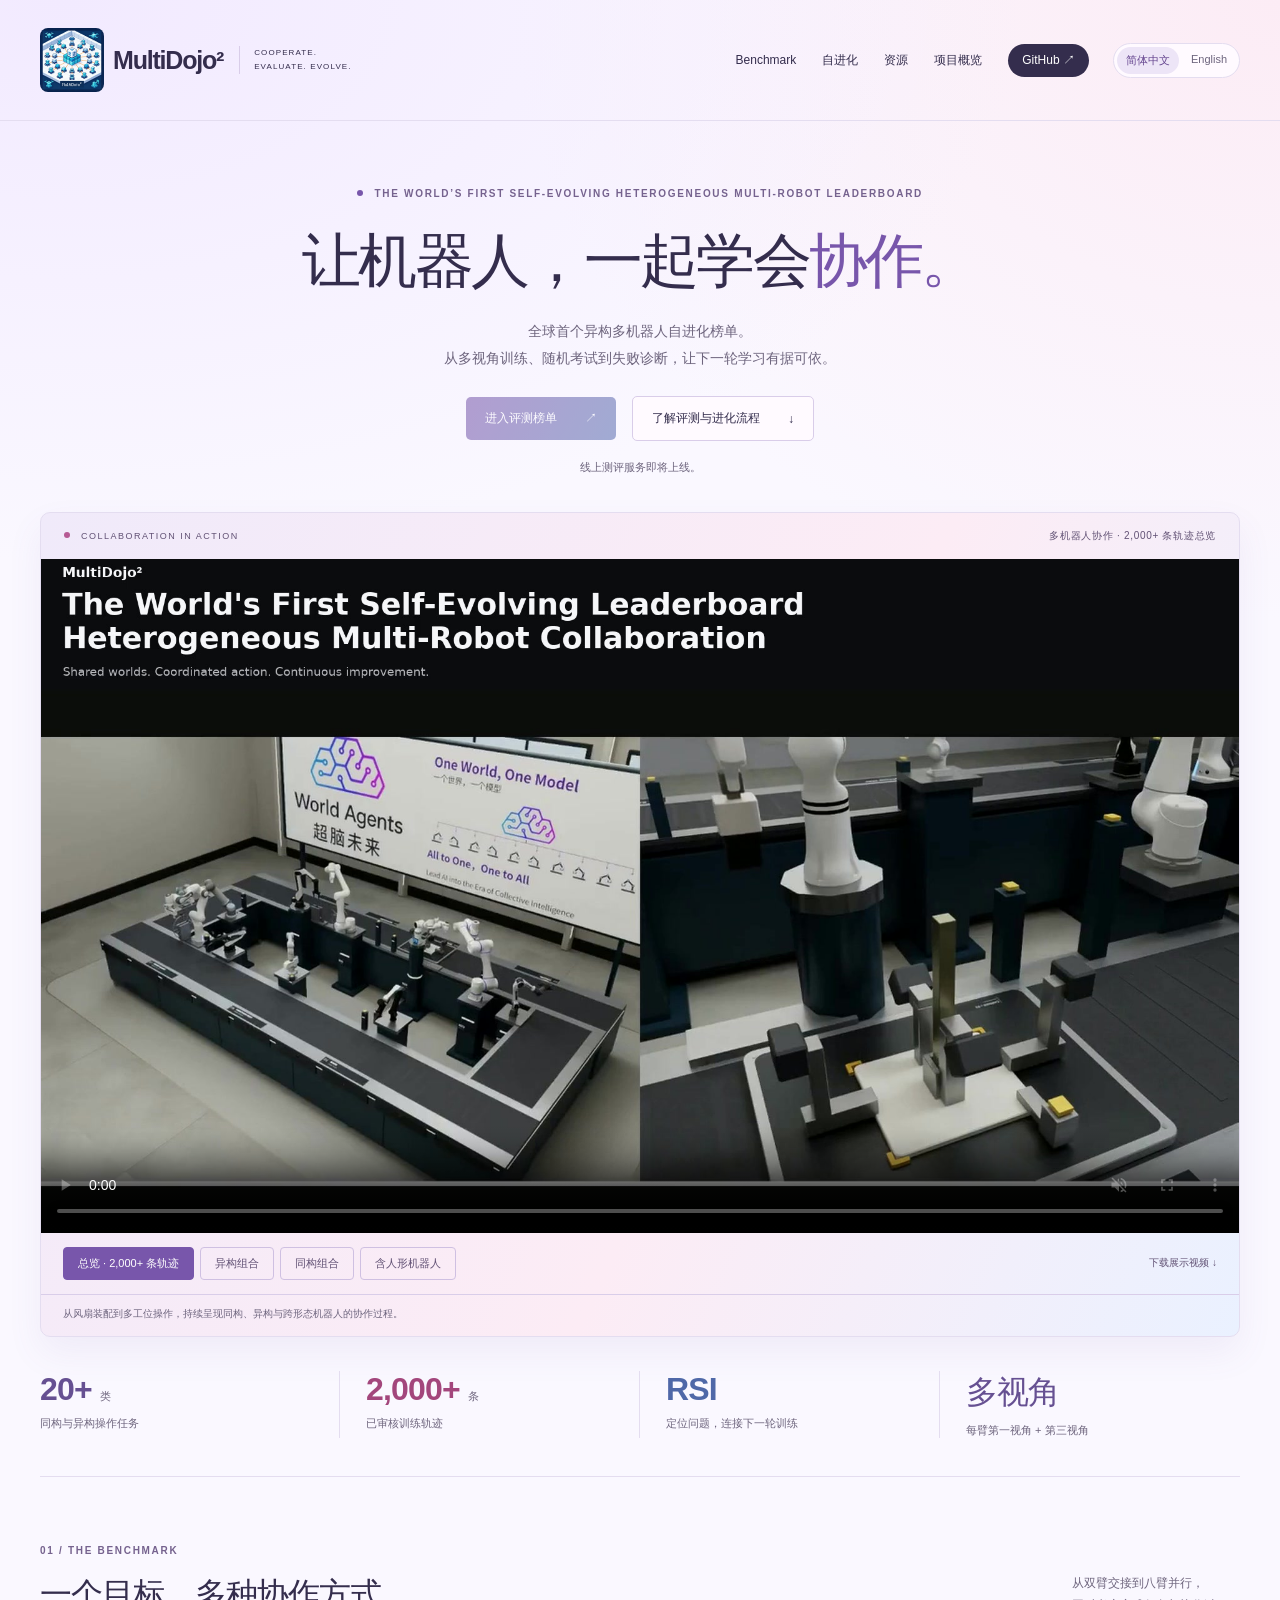
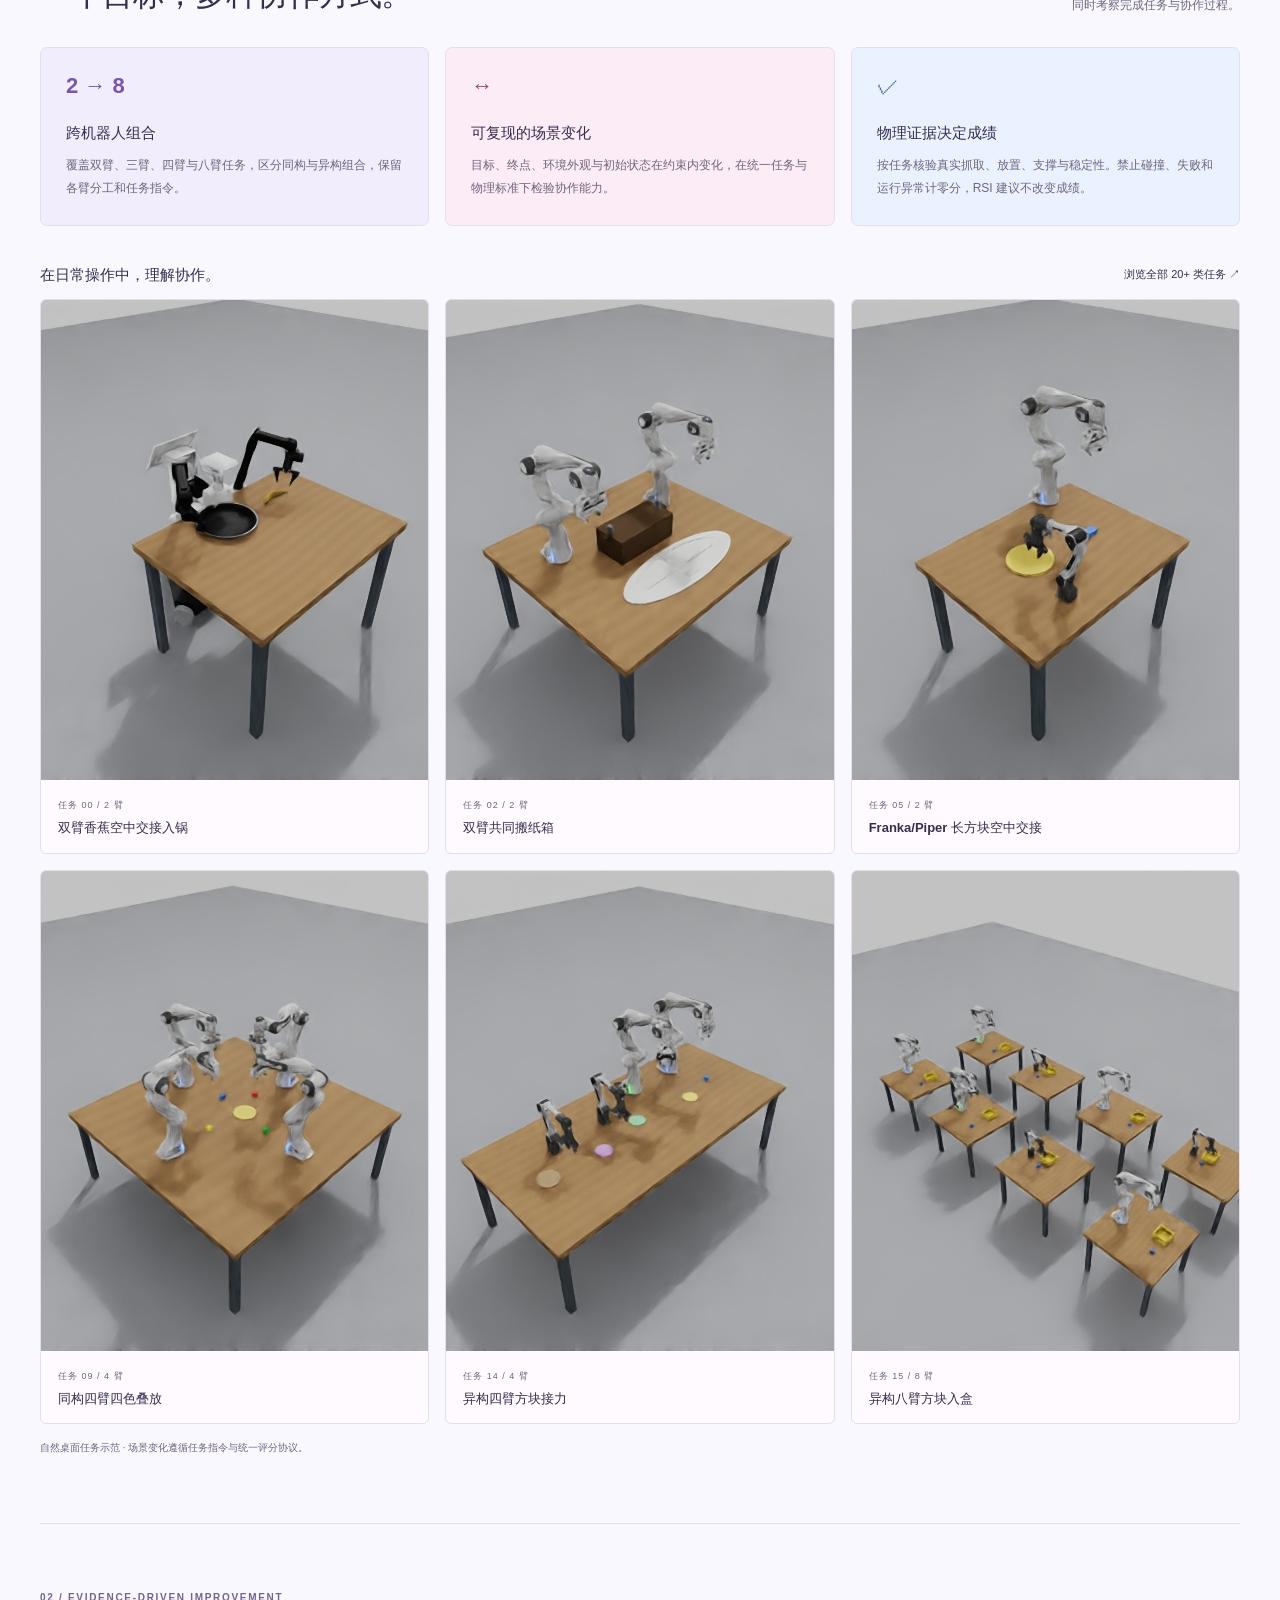
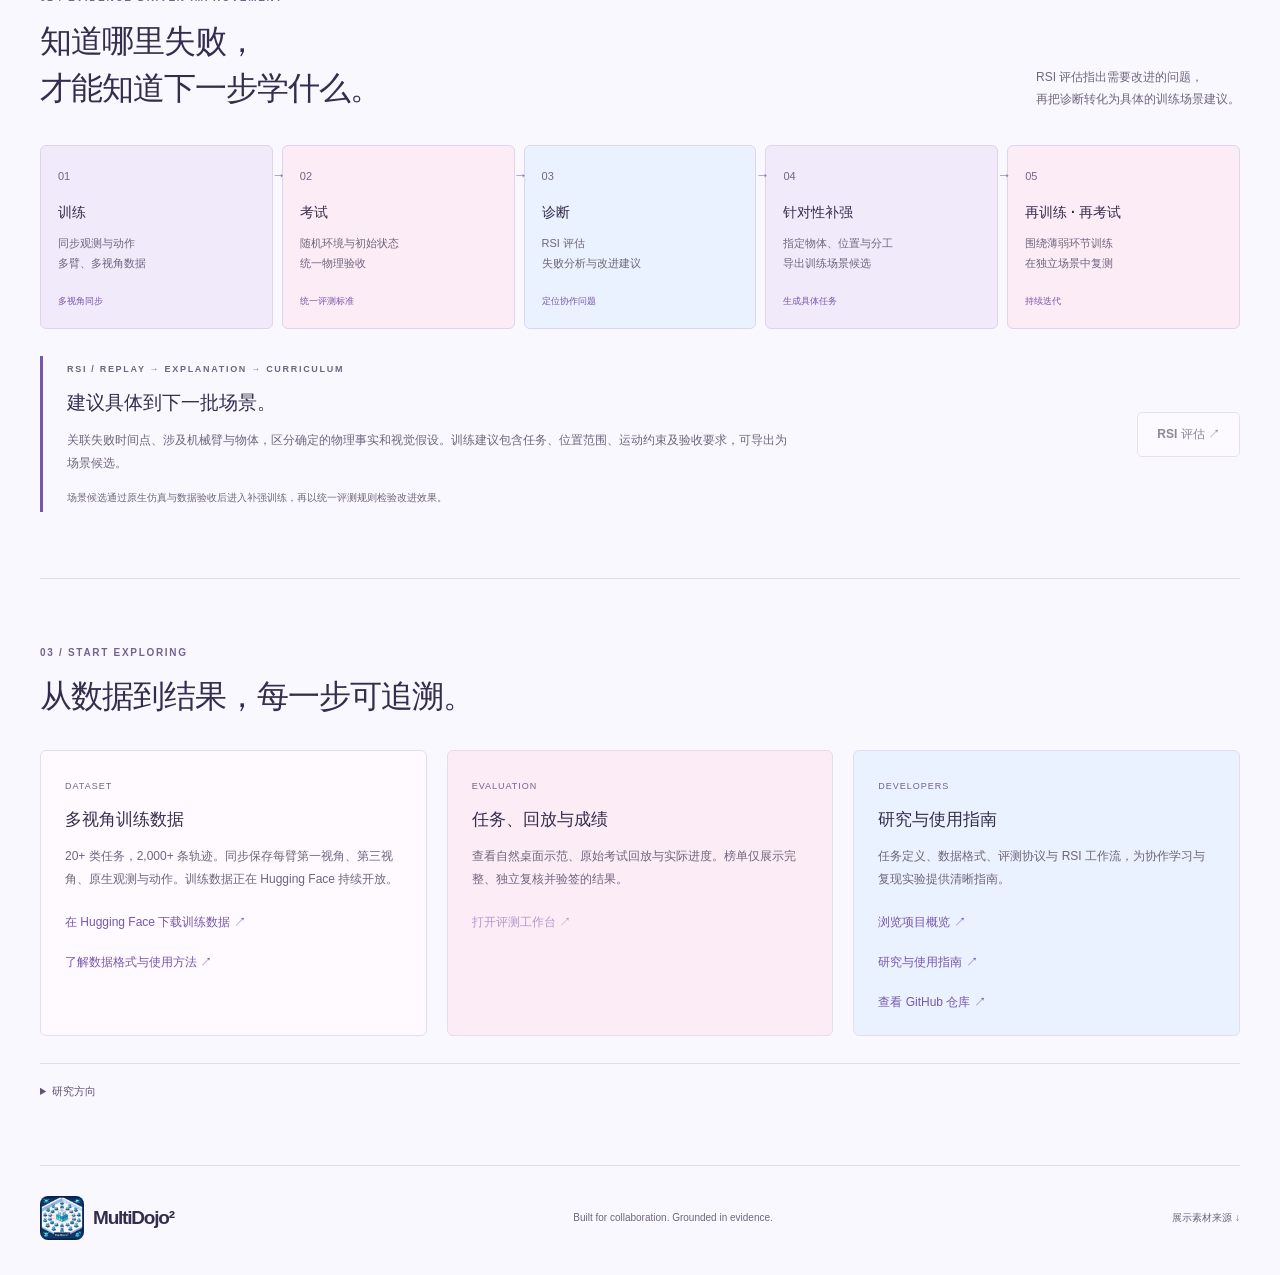
==== commit b13b27c7: "Remove related research links and public page" ====
--- a/docs/index.html
+++ b/docs/index.html
@@ -13,5 +13,5 @@
 <section class="numbers" aria-label="当前评测规模"><div><strong>20+<span>类</span></strong><p>同构与异构操作任务</p></div><div><strong>2,000+<span>条</span></strong><p>已审核训练轨迹</p></div><div><strong>RSI</strong><p>定位问题，连接下一轮训练</p></div><div><strong>多视角</strong><p>每臂第一视角 + 第三视角</p></div></section>
 <section id="benchmark" class="content-section"><div class="section-heading"><div><p class="kicker">01 / THE BENCHMARK</p><h2>一个目标，多种协作方式。</h2></div><p>从双臂交接到八臂并行，<br>同时考察完成任务与协作过程。</p></div><div class="feature-grid"><article><span class="feature-symbol">2 → 8</span><h3>跨机器人组合</h3><p>覆盖双臂、三臂、四臂与八臂任务，区分同构与异构组合，保留各臂分工和任务指令。</p></article><article><span class="feature-symbol">↔</span><h3>可复现的场景变化</h3><p>目标、终点、环境外观与初始状态在约束内变化，在统一任务与物理标准下检验协作能力。</p></article><article><span class="feature-symbol">✓</span><h3>物理证据决定成绩</h3><p>按任务核验真实抓取、放置、支撑与稳定性。禁止碰撞、失败和运行异常计零分，RSI 建议不改变成绩。</p></article></div><div class="task-heading"><h3>在日常操作中，理解协作。</h3><a href="repository.zh-CN.html#tasks">浏览全部 20+ 类任务 ↗</a></div><div id="featured-tasks" class="featured-tasks" aria-live="polite"><p>正在载入任务示范…</p></div><p class="small-note">自然桌面任务示范 · 场景变化遵循任务指令与统一评分协议。</p></section>
 <section id="evolution" class="evolution-section"><div class="section-heading"><div><p class="kicker">02 / EVIDENCE-DRIVEN IMPROVEMENT</p><h2>知道哪里失败，<br>才能知道下一步学什么。</h2></div><p>RSI 评估指出需要改进的问题，<br>再把诊断转化为具体的训练场景建议。</p></div><ol class="loop-steps"><li><span>01</span><h3>训练</h3><p>同步观测与动作<br>多臂、多视角数据</p><b>多视角同步</b></li><li><span>02</span><h3>考试</h3><p>随机环境与初始状态<br>统一物理验收</p><b>统一评测标准</b></li><li><span>03</span><h3>诊断</h3><p>RSI 评估<br>失败分析与改进建议</p><b>定位协作问题</b></li><li><span>04</span><h3>针对性补强</h3><p>指定物体、位置与分工<br>导出训练场景候选</p><b>生成具体任务</b></li><li><span>05</span><h3>再训练 · 再考试</h3><p>围绕薄弱环节训练<br>在独立场景中复测</p><b>持续迭代</b></li></ol><div class="evolution-detail"><div><p class="kicker">RSI / REPLAY → EXPLANATION → CURRICULUM</p><h3>建议具体到下一批场景。</h3><p>关联失败时间点、涉及机械臂与物体，区分确定的物理事实和视觉假设。训练建议包含任务、位置范围、运动约束及验收要求，可导出为场景候选。</p><p class="small-note">场景候选通过原生仿真与数据验收后进入补强训练，再以统一评测规则检验改进效果。</p></div><a class="secondary" data-live-path="previews.html?mode=exam&trial=09-047#task-09" aria-disabled="true" title="线上测评服务即将上线">RSI 评估 ↗</a></div></section>
-<section id="resources" class="content-section"><div class="section-heading"><div><p class="kicker">03 / START EXPLORING</p><h2>从数据到结果，每一步可追溯。</h2></div></div><div class="resource-grid"><article><span>DATASET</span><h3>多视角训练数据</h3><p>20+ 类任务，2,000+ 条轨迹。同步保存每臂第一视角、第三视角、原生观测与动作。训练数据正在 Hugging Face 持续开放。</p><a class="dataset-download" href="https://huggingface.co/datasets/WorldAgents-c/MultiDojo2" target="_blank" rel="noopener">在 Hugging Face 下载训练数据 ↗</a><a href="PROJECT.md#dataset">了解数据格式与使用方法 ↗</a></article><article><span>EVALUATION</span><h3>任务、回放与成绩</h3><p>查看自然桌面示范、原始考试回放与实际进度。榜单仅展示完整、独立复核并验签的结果。</p><a data-live-path="leaderboard.html" aria-disabled="true" title="线上测评服务即将上线">打开评测工作台 ↗</a></article><article><span>DEVELOPERS</span><h3>研究与使用指南</h3><p>任务定义、数据格式、评测协议与 RSI 工作流，为协作学习与复现实验提供清晰指南。</p><a href="repository.zh-CN.html">浏览项目概览 ↗</a><a href="PROJECT.md#中文说明">研究与使用指南 ↗</a><a data-github hidden>查看 GitHub 仓库 ↗</a></article></div><details class="research-note"><summary>研究方向与相关工作</summary><p>MultiDojo² 围绕同构与异构多机器人协作，连接多视角示范、随机化评测与失败驱动的数据补强。研究重点涵盖任务交接、空间协调、协作时序，以及从执行证据到具体训练任务的反馈过程。</p><p><a href="RELATED_WORK.md">探索相关研究 ↗</a></p></details></section>
+<section id="resources" class="content-section"><div class="section-heading"><div><p class="kicker">03 / START EXPLORING</p><h2>从数据到结果，每一步可追溯。</h2></div></div><div class="resource-grid"><article><span>DATASET</span><h3>多视角训练数据</h3><p>20+ 类任务，2,000+ 条轨迹。同步保存每臂第一视角、第三视角、原生观测与动作。训练数据正在 Hugging Face 持续开放。</p><a class="dataset-download" href="https://huggingface.co/datasets/WorldAgents-c/MultiDojo2" target="_blank" rel="noopener">在 Hugging Face 下载训练数据 ↗</a><a href="PROJECT.md#dataset">了解数据格式与使用方法 ↗</a></article><article><span>EVALUATION</span><h3>任务、回放与成绩</h3><p>查看自然桌面示范、原始考试回放与实际进度。榜单仅展示完整、独立复核并验签的结果。</p><a data-live-path="leaderboard.html" aria-disabled="true" title="线上测评服务即将上线">打开评测工作台 ↗</a></article><article><span>DEVELOPERS</span><h3>研究与使用指南</h3><p>任务定义、数据格式、评测协议与 RSI 工作流，为协作学习与复现实验提供清晰指南。</p><a href="repository.zh-CN.html">浏览项目概览 ↗</a><a href="PROJECT.md#中文说明">研究与使用指南 ↗</a><a data-github hidden>查看 GitHub 仓库 ↗</a></article></div><details class="research-note"><summary>研究方向</summary><p>MultiDojo² 围绕同构与异构多机器人协作，连接多视角示范、随机化评测与失败驱动的数据补强。研究重点涵盖任务交接、空间协调、协作时序，以及从执行证据到具体训练任务的反馈过程。</p></details></section>
 <footer class="site-footer"><a class="wordmark" href="./"><img src="assets/mark.png?v=f698878eef2fb317" alt="MultiDojo² 标志" width="44" height="44">MultiDojo²</a><p>Built for collaboration. Grounded in evidence.</p><a href="assets/fan-provenance.json">展示素材来源 ↓</a></footer></main></body></html>
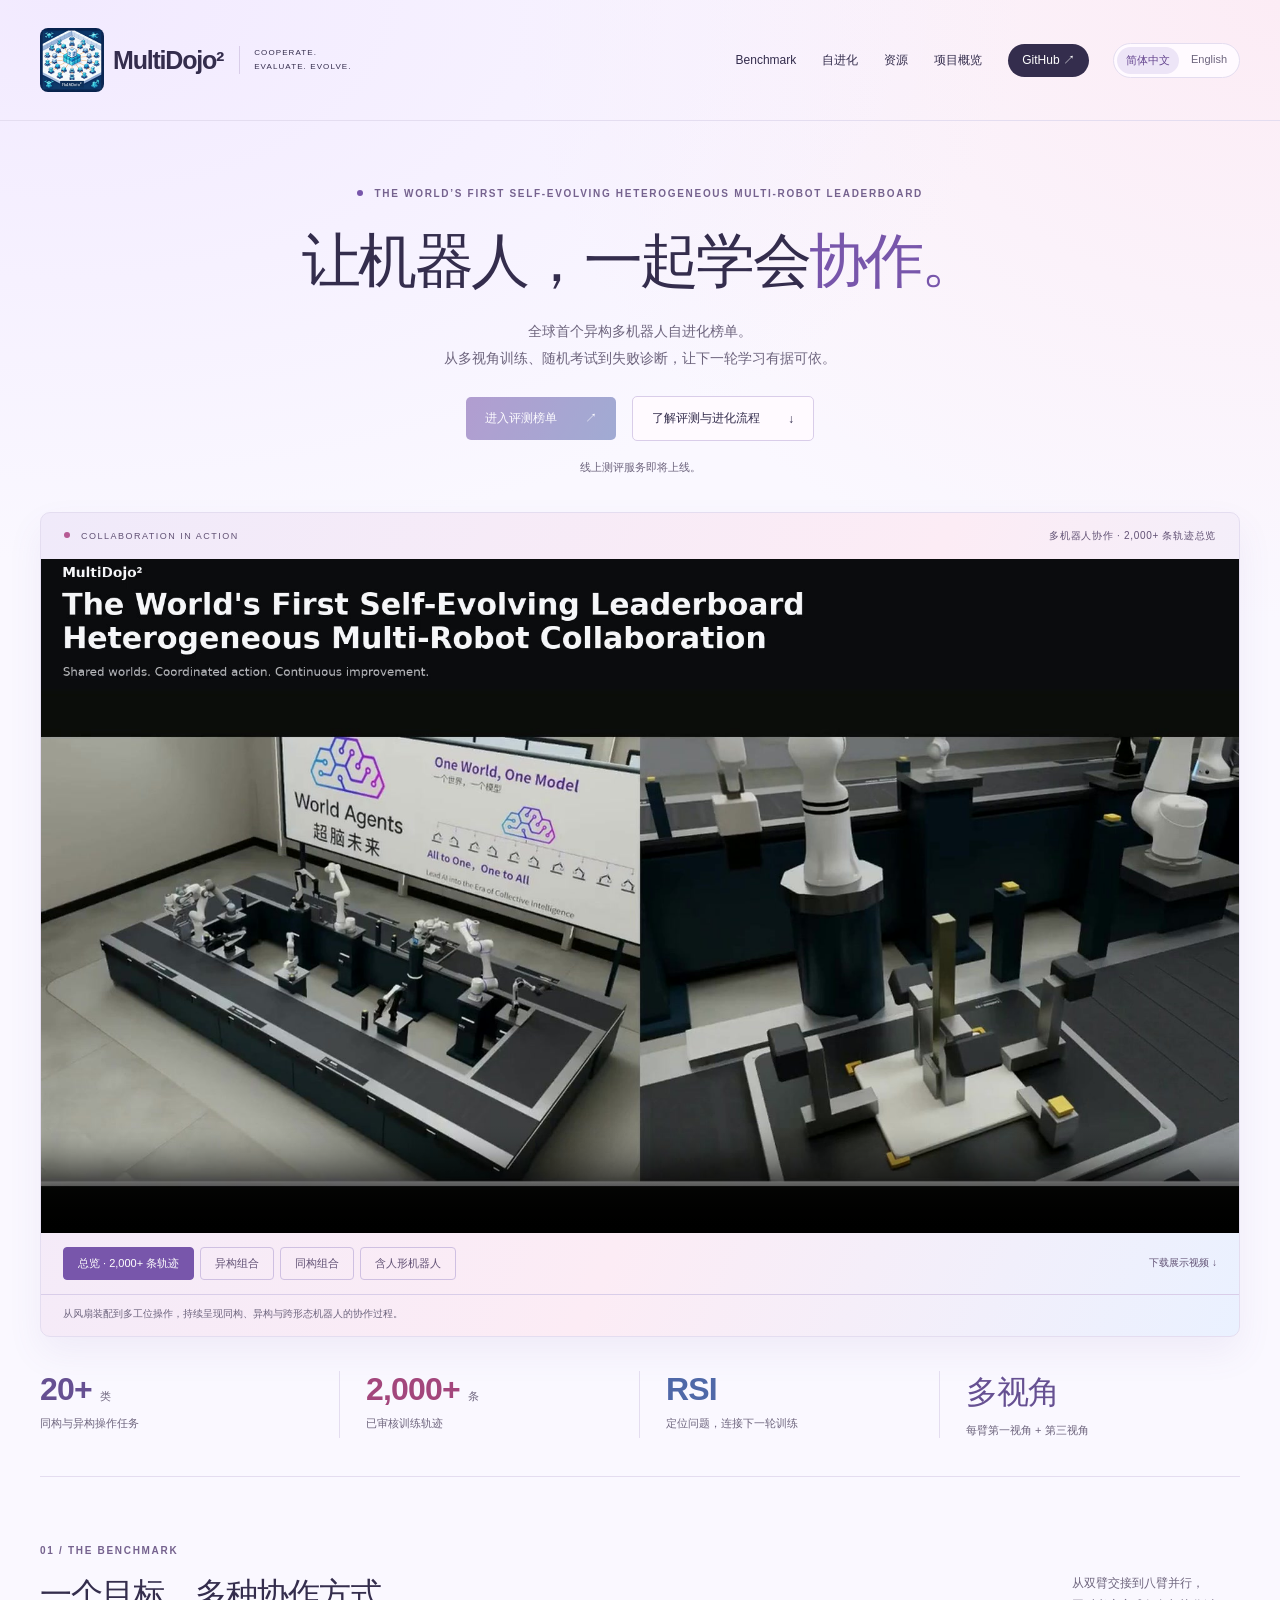
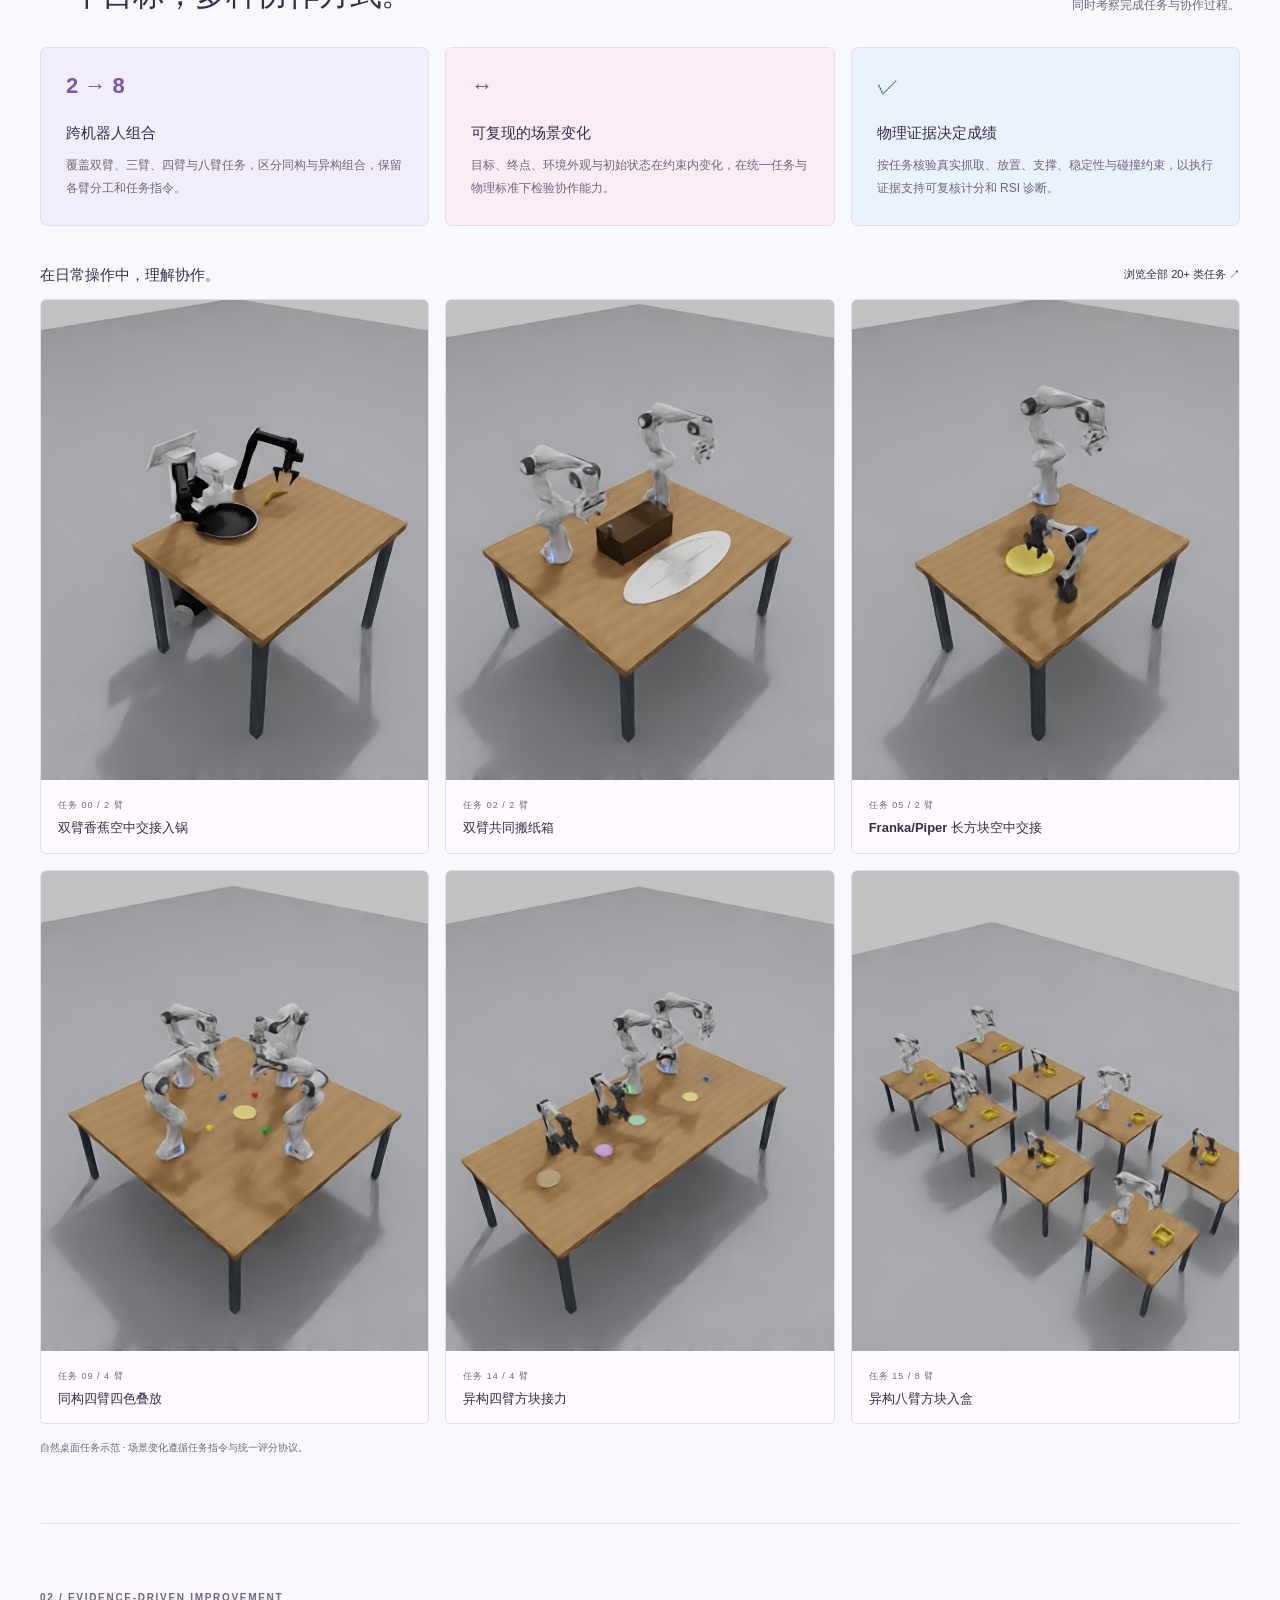
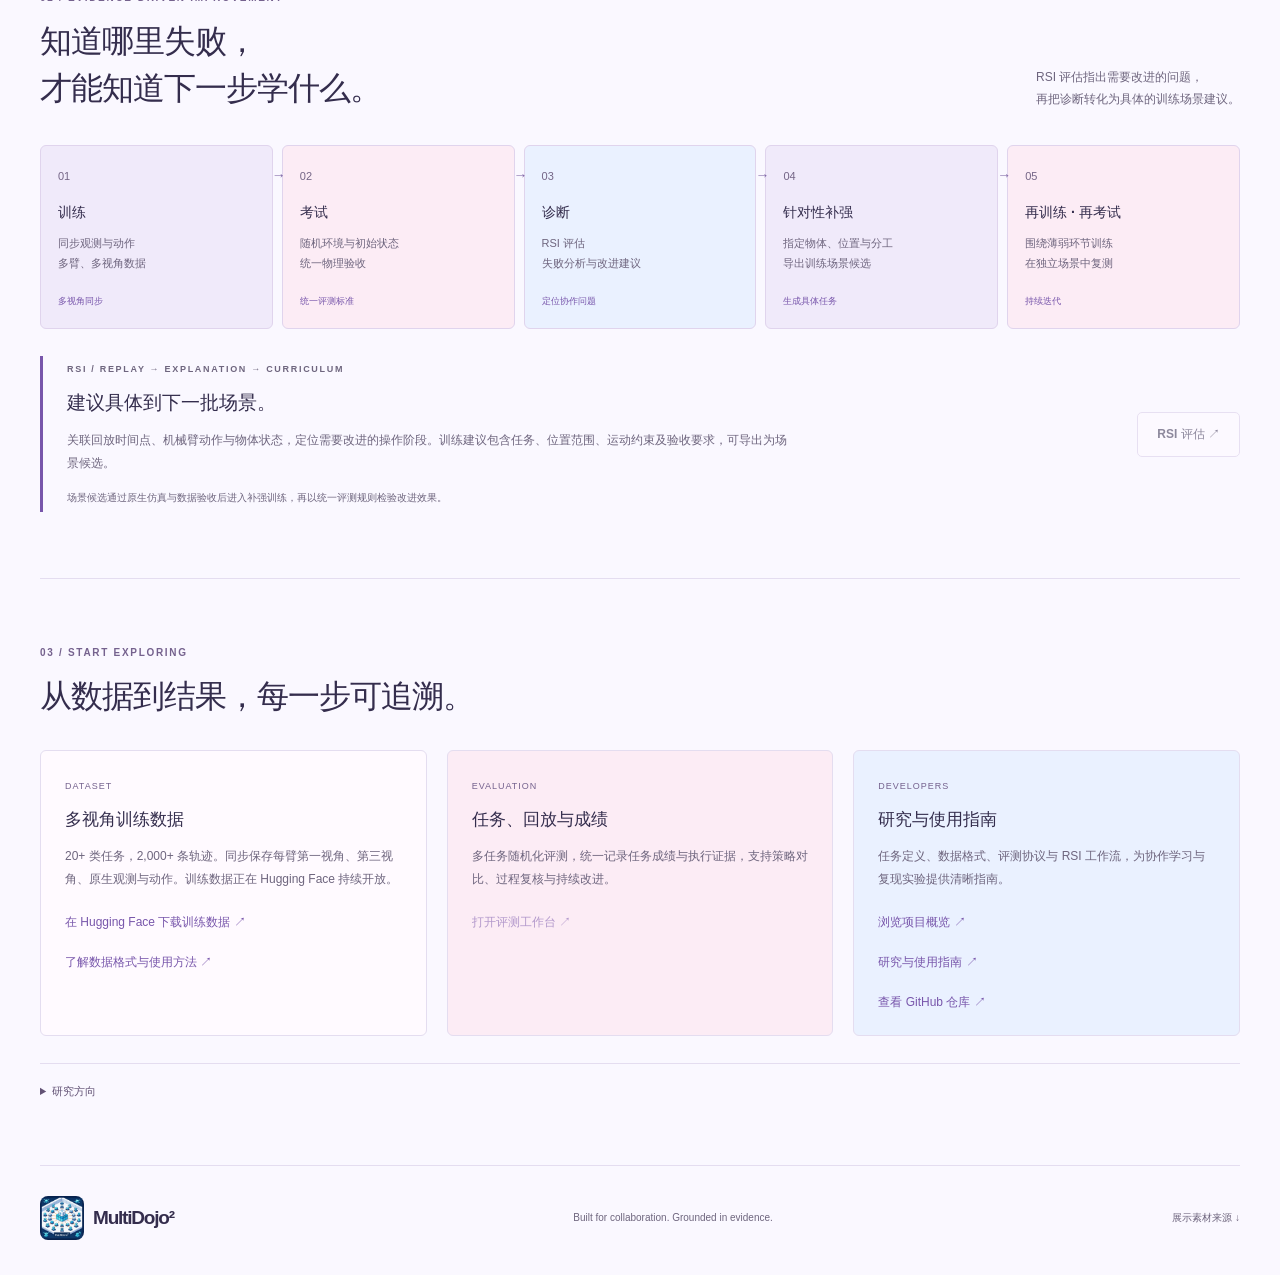
==== commit f3ee9475: "Polish project copy and remove outdated release notes" ====
--- a/docs/index.html
+++ b/docs/index.html
@@ -11,7 +11,7 @@
 <main id="main"><section class="intro-hero"><p class="kicker"><span></span> THE WORLD’S FIRST SELF-EVOLVING HETEROGENEOUS MULTI-ROBOT LEADERBOARD</p><h1>让机器人，<br class="mobile-break">一起学会<span>协作。</span></h1><p class="hero-description">全球首个异构多机器人自进化榜单。<br>从多视角训练、随机考试到失败诊断，让下一轮学习有据可依。</p><div class="hero-actions"><a class="primary" data-live-path="leaderboard.html" aria-disabled="true" title="线上测评服务即将上线">进入评测榜单 <span>↗</span></a><a class="secondary" href="#evolution">了解评测与进化流程 <span>↓</span></a></div><p class="deployment-note" id="deployment-note" hidden></p></section>
 <section class="demo-stage" aria-label="多机器人协作视频展示"><div class="demo-toolbar"><div><span class="live-dot"></span> COLLABORATION IN ACTION</div><span id="demo-label">多机器人协作 · 2,000+ 条轨迹总览</span></div><video id="hero-video" controls muted playsinline loop preload="metadata" poster="assets/collaboration-overview.jpg?v=44ad053bf6aebea7" aria-label="多机器人协作 · 2,000+ 条轨迹总览"><source src="assets/collaboration-overview.mp4?v=6367e5af1178d0d2" type="video/mp4">浏览器不支持视频，请使用下方下载链接。</video><div class="demo-bottom"><div class="demo-tabs" role="group" aria-label="选择展示视频"><button type="button" data-scene="overview" aria-pressed="true">总览 · 2,000+ 条轨迹</button><button type="button" data-scene="heterogeneous" aria-pressed="false">异构组合</button><button type="button" data-scene="isomorphic" aria-pressed="false">同构组合</button><button type="button" data-scene="humanoid" aria-pressed="false">含人形机器人</button></div><a id="demo-download" href="assets/collaboration-overview.mp4?v=6367e5af1178d0d2" download>下载展示视频 ↓</a></div><p class="demo-caption" id="demo-caption">从风扇装配到多工位操作，持续呈现同构、异构与跨形态机器人的协作过程。</p></section>
 <section class="numbers" aria-label="当前评测规模"><div><strong>20+<span>类</span></strong><p>同构与异构操作任务</p></div><div><strong>2,000+<span>条</span></strong><p>已审核训练轨迹</p></div><div><strong>RSI</strong><p>定位问题，连接下一轮训练</p></div><div><strong>多视角</strong><p>每臂第一视角 + 第三视角</p></div></section>
-<section id="benchmark" class="content-section"><div class="section-heading"><div><p class="kicker">01 / THE BENCHMARK</p><h2>一个目标，多种协作方式。</h2></div><p>从双臂交接到八臂并行，<br>同时考察完成任务与协作过程。</p></div><div class="feature-grid"><article><span class="feature-symbol">2 → 8</span><h3>跨机器人组合</h3><p>覆盖双臂、三臂、四臂与八臂任务，区分同构与异构组合，保留各臂分工和任务指令。</p></article><article><span class="feature-symbol">↔</span><h3>可复现的场景变化</h3><p>目标、终点、环境外观与初始状态在约束内变化，在统一任务与物理标准下检验协作能力。</p></article><article><span class="feature-symbol">✓</span><h3>物理证据决定成绩</h3><p>按任务核验真实抓取、放置、支撑与稳定性。禁止碰撞、失败和运行异常计零分，RSI 建议不改变成绩。</p></article></div><div class="task-heading"><h3>在日常操作中，理解协作。</h3><a href="repository.zh-CN.html#tasks">浏览全部 20+ 类任务 ↗</a></div><div id="featured-tasks" class="featured-tasks" aria-live="polite"><p>正在载入任务示范…</p></div><p class="small-note">自然桌面任务示范 · 场景变化遵循任务指令与统一评分协议。</p></section>
-<section id="evolution" class="evolution-section"><div class="section-heading"><div><p class="kicker">02 / EVIDENCE-DRIVEN IMPROVEMENT</p><h2>知道哪里失败，<br>才能知道下一步学什么。</h2></div><p>RSI 评估指出需要改进的问题，<br>再把诊断转化为具体的训练场景建议。</p></div><ol class="loop-steps"><li><span>01</span><h3>训练</h3><p>同步观测与动作<br>多臂、多视角数据</p><b>多视角同步</b></li><li><span>02</span><h3>考试</h3><p>随机环境与初始状态<br>统一物理验收</p><b>统一评测标准</b></li><li><span>03</span><h3>诊断</h3><p>RSI 评估<br>失败分析与改进建议</p><b>定位协作问题</b></li><li><span>04</span><h3>针对性补强</h3><p>指定物体、位置与分工<br>导出训练场景候选</p><b>生成具体任务</b></li><li><span>05</span><h3>再训练 · 再考试</h3><p>围绕薄弱环节训练<br>在独立场景中复测</p><b>持续迭代</b></li></ol><div class="evolution-detail"><div><p class="kicker">RSI / REPLAY → EXPLANATION → CURRICULUM</p><h3>建议具体到下一批场景。</h3><p>关联失败时间点、涉及机械臂与物体，区分确定的物理事实和视觉假设。训练建议包含任务、位置范围、运动约束及验收要求，可导出为场景候选。</p><p class="small-note">场景候选通过原生仿真与数据验收后进入补强训练，再以统一评测规则检验改进效果。</p></div><a class="secondary" data-live-path="previews.html?mode=exam&trial=09-047#task-09" aria-disabled="true" title="线上测评服务即将上线">RSI 评估 ↗</a></div></section>
-<section id="resources" class="content-section"><div class="section-heading"><div><p class="kicker">03 / START EXPLORING</p><h2>从数据到结果，每一步可追溯。</h2></div></div><div class="resource-grid"><article><span>DATASET</span><h3>多视角训练数据</h3><p>20+ 类任务，2,000+ 条轨迹。同步保存每臂第一视角、第三视角、原生观测与动作。训练数据正在 Hugging Face 持续开放。</p><a class="dataset-download" href="https://huggingface.co/datasets/WorldAgents-c/MultiDojo2" target="_blank" rel="noopener">在 Hugging Face 下载训练数据 ↗</a><a href="PROJECT.md#dataset">了解数据格式与使用方法 ↗</a></article><article><span>EVALUATION</span><h3>任务、回放与成绩</h3><p>查看自然桌面示范、原始考试回放与实际进度。榜单仅展示完整、独立复核并验签的结果。</p><a data-live-path="leaderboard.html" aria-disabled="true" title="线上测评服务即将上线">打开评测工作台 ↗</a></article><article><span>DEVELOPERS</span><h3>研究与使用指南</h3><p>任务定义、数据格式、评测协议与 RSI 工作流，为协作学习与复现实验提供清晰指南。</p><a href="repository.zh-CN.html">浏览项目概览 ↗</a><a href="PROJECT.md#中文说明">研究与使用指南 ↗</a><a data-github hidden>查看 GitHub 仓库 ↗</a></article></div><details class="research-note"><summary>研究方向</summary><p>MultiDojo² 围绕同构与异构多机器人协作，连接多视角示范、随机化评测与失败驱动的数据补强。研究重点涵盖任务交接、空间协调、协作时序，以及从执行证据到具体训练任务的反馈过程。</p></details></section>
+<section id="benchmark" class="content-section"><div class="section-heading"><div><p class="kicker">01 / THE BENCHMARK</p><h2>一个目标，多种协作方式。</h2></div><p>从双臂交接到八臂并行，<br>同时考察完成任务与协作过程。</p></div><div class="feature-grid"><article><span class="feature-symbol">2 → 8</span><h3>跨机器人组合</h3><p>覆盖双臂、三臂、四臂与八臂任务，区分同构与异构组合，保留各臂分工和任务指令。</p></article><article><span class="feature-symbol">↔</span><h3>可复现的场景变化</h3><p>目标、终点、环境外观与初始状态在约束内变化，在统一任务与物理标准下检验协作能力。</p></article><article><span class="feature-symbol">✓</span><h3>物理证据决定成绩</h3><p>按任务核验真实抓取、放置、支撑、稳定性与碰撞约束，以执行证据支持可复核计分和 RSI 诊断。</p></article></div><div class="task-heading"><h3>在日常操作中，理解协作。</h3><a href="repository.zh-CN.html#tasks">浏览全部 20+ 类任务 ↗</a></div><div id="featured-tasks" class="featured-tasks" aria-live="polite"><p>正在载入任务示范…</p></div><p class="small-note">自然桌面任务示范 · 场景变化遵循任务指令与统一评分协议。</p></section>
+<section id="evolution" class="evolution-section"><div class="section-heading"><div><p class="kicker">02 / EVIDENCE-DRIVEN IMPROVEMENT</p><h2>知道哪里失败，<br>才能知道下一步学什么。</h2></div><p>RSI 评估指出需要改进的问题，<br>再把诊断转化为具体的训练场景建议。</p></div><ol class="loop-steps"><li><span>01</span><h3>训练</h3><p>同步观测与动作<br>多臂、多视角数据</p><b>多视角同步</b></li><li><span>02</span><h3>考试</h3><p>随机环境与初始状态<br>统一物理验收</p><b>统一评测标准</b></li><li><span>03</span><h3>诊断</h3><p>RSI 评估<br>失败分析与改进建议</p><b>定位协作问题</b></li><li><span>04</span><h3>针对性补强</h3><p>指定物体、位置与分工<br>导出训练场景候选</p><b>生成具体任务</b></li><li><span>05</span><h3>再训练 · 再考试</h3><p>围绕薄弱环节训练<br>在独立场景中复测</p><b>持续迭代</b></li></ol><div class="evolution-detail"><div><p class="kicker">RSI / REPLAY → EXPLANATION → CURRICULUM</p><h3>建议具体到下一批场景。</h3><p>关联回放时间点、机械臂动作与物体状态，定位需要改进的操作阶段。训练建议包含任务、位置范围、运动约束及验收要求，可导出为场景候选。</p><p class="small-note">场景候选通过原生仿真与数据验收后进入补强训练，再以统一评测规则检验改进效果。</p></div><a class="secondary" data-live-path="previews.html?mode=exam&trial=09-047#task-09" aria-disabled="true" title="线上测评服务即将上线">RSI 评估 ↗</a></div></section>
+<section id="resources" class="content-section"><div class="section-heading"><div><p class="kicker">03 / START EXPLORING</p><h2>从数据到结果，每一步可追溯。</h2></div></div><div class="resource-grid"><article><span>DATASET</span><h3>多视角训练数据</h3><p>20+ 类任务，2,000+ 条轨迹。同步保存每臂第一视角、第三视角、原生观测与动作。训练数据正在 Hugging Face 持续开放。</p><a class="dataset-download" href="https://huggingface.co/datasets/WorldAgents-c/MultiDojo2" target="_blank" rel="noopener">在 Hugging Face 下载训练数据 ↗</a><a href="PROJECT.md#dataset">了解数据格式与使用方法 ↗</a></article><article><span>EVALUATION</span><h3>任务、回放与成绩</h3><p>多任务随机化评测，统一记录任务成绩与执行证据，支持策略对比、过程复核与持续改进。</p><a data-live-path="leaderboard.html" aria-disabled="true" title="线上测评服务即将上线">打开评测工作台 ↗</a></article><article><span>DEVELOPERS</span><h3>研究与使用指南</h3><p>任务定义、数据格式、评测协议与 RSI 工作流，为协作学习与复现实验提供清晰指南。</p><a href="repository.zh-CN.html">浏览项目概览 ↗</a><a href="PROJECT.md#中文说明">研究与使用指南 ↗</a><a data-github hidden>查看 GitHub 仓库 ↗</a></article></div><details class="research-note"><summary>研究方向</summary><p>MultiDojo² 围绕同构与异构多机器人协作，连接多视角示范、随机化评测与失败驱动的数据补强。研究重点涵盖任务交接、空间协调、协作时序，以及从执行证据到具体训练任务的反馈过程。</p></details></section>
 <footer class="site-footer"><a class="wordmark" href="./"><img src="assets/mark.png?v=f698878eef2fb317" alt="MultiDojo² 标志" width="44" height="44">MultiDojo²</a><p>Built for collaboration. Grounded in evidence.</p><a href="assets/fan-provenance.json">展示素材来源 ↓</a></footer></main></body></html>
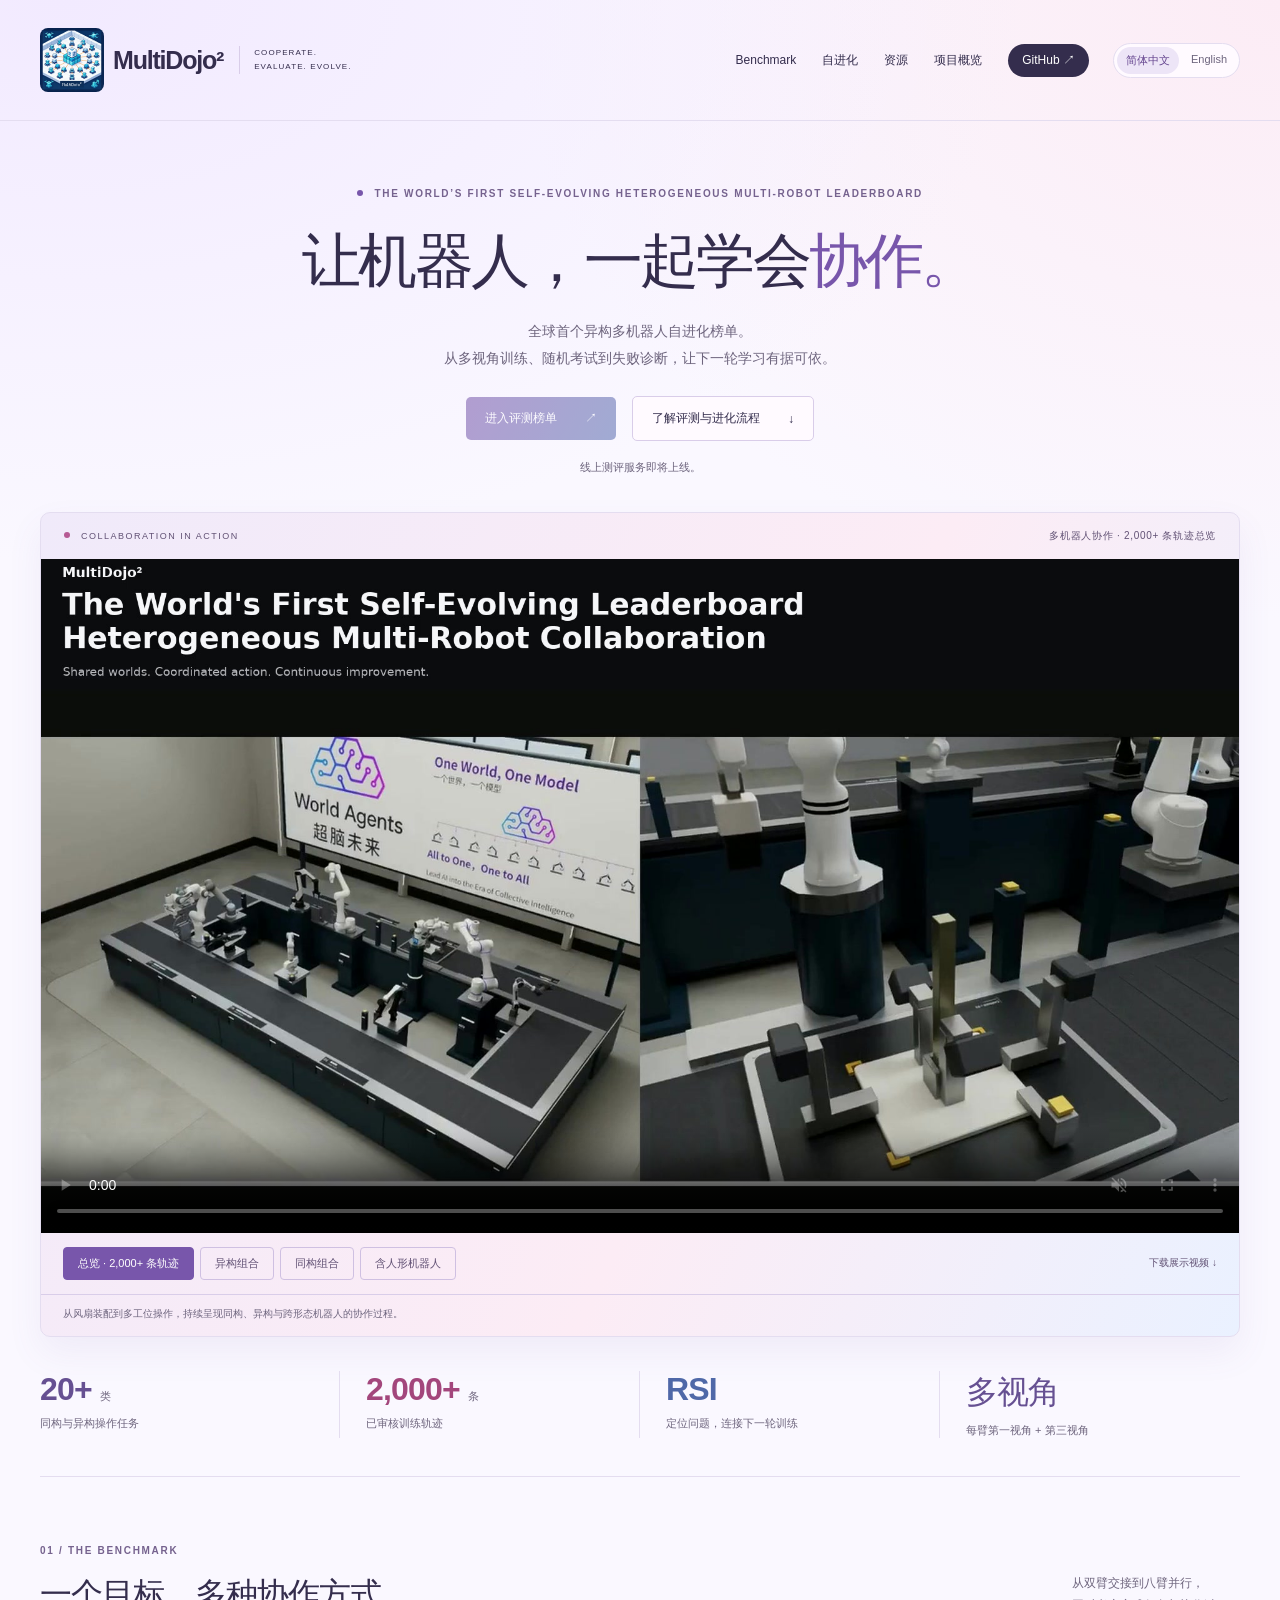
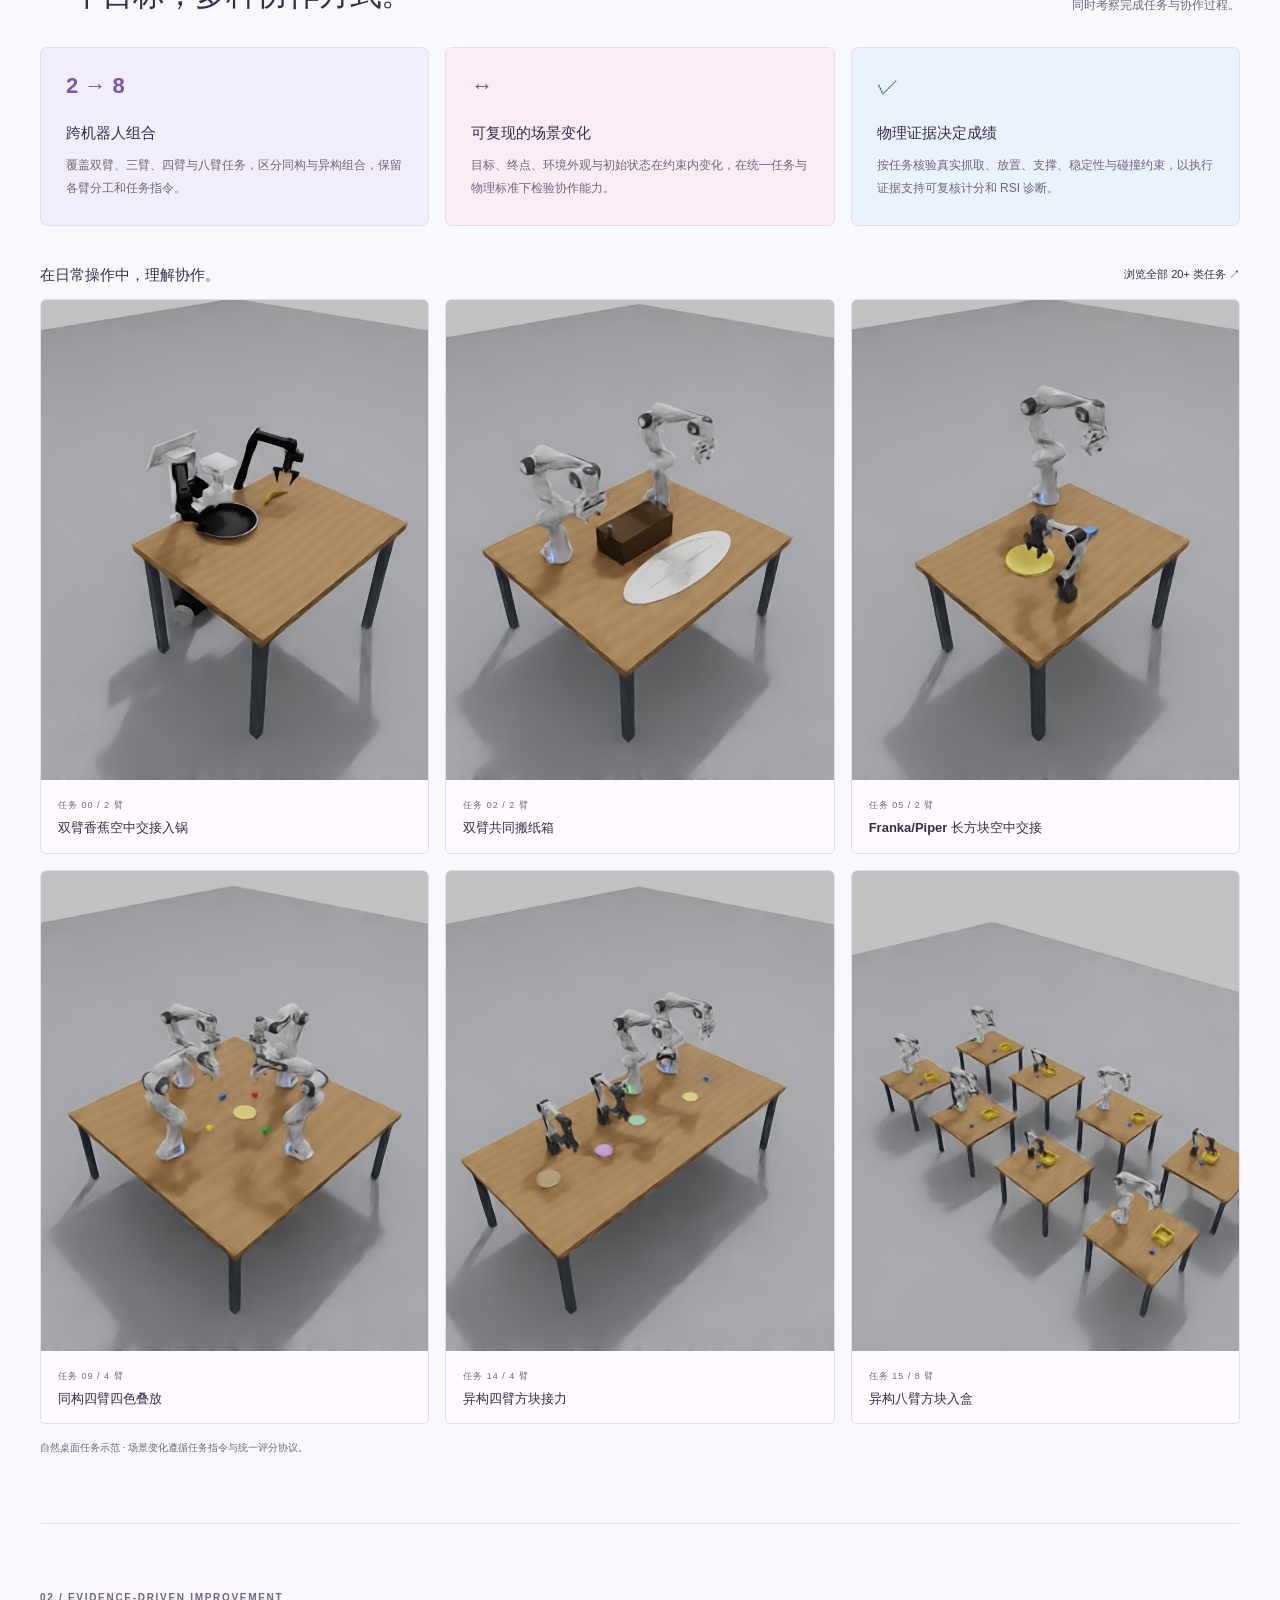
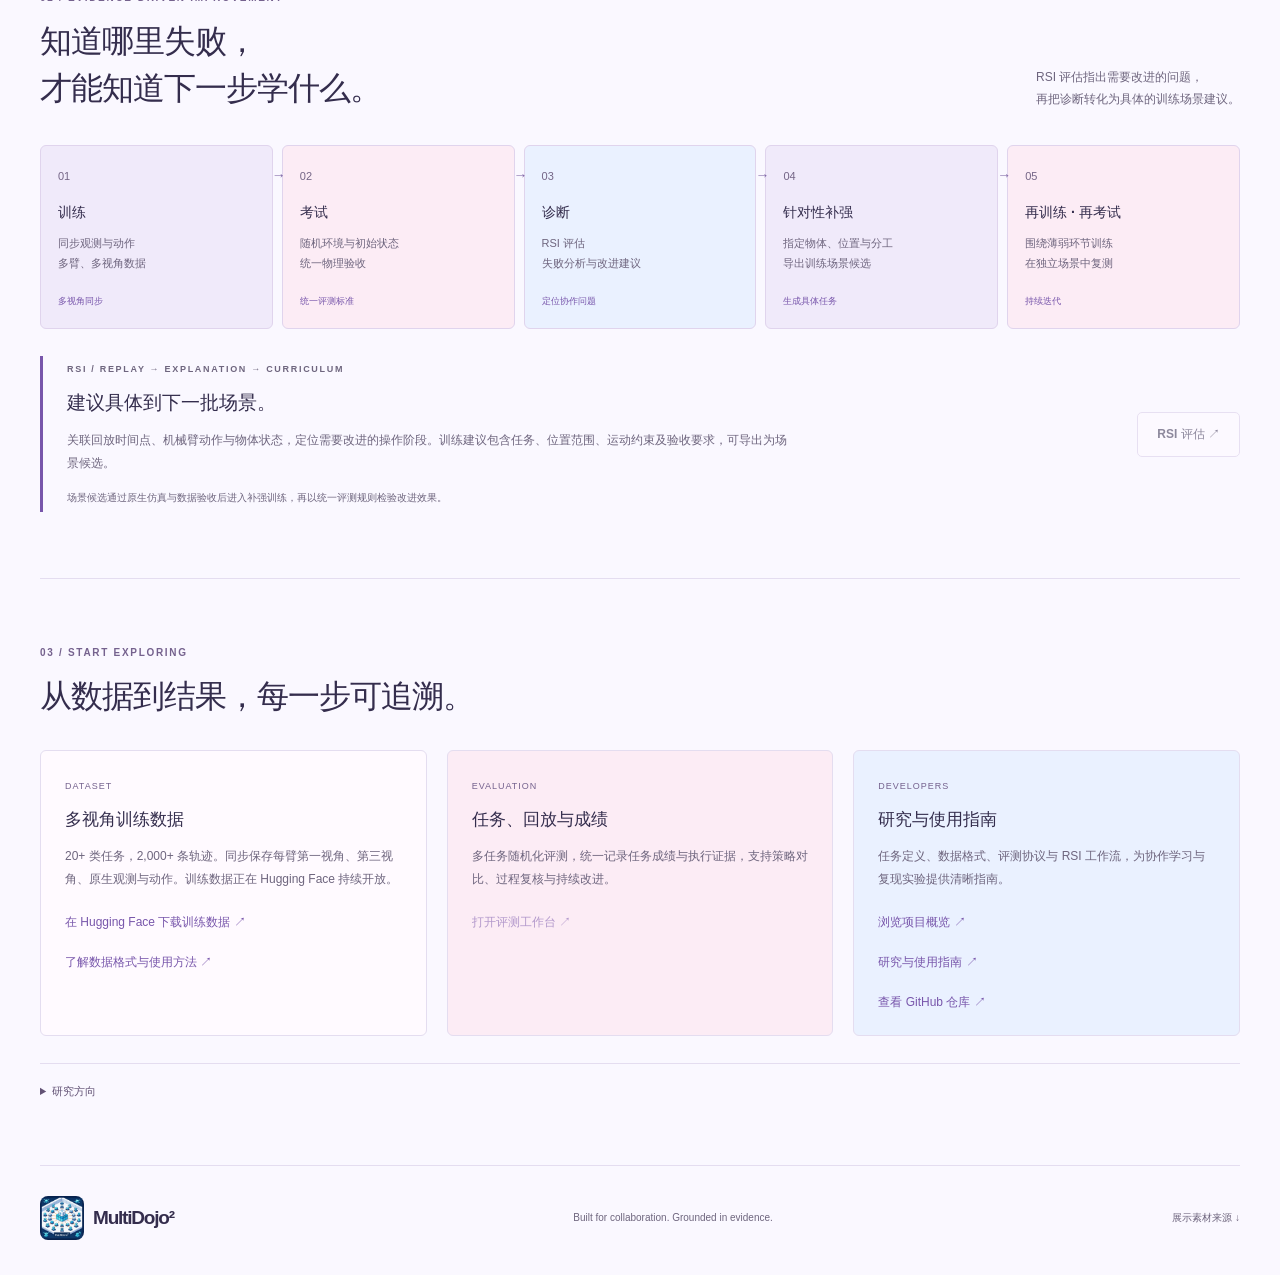
==== commit 3a05957c: "Keep project navigation available before scripts load" ====
--- a/docs/index.html
+++ b/docs/index.html
@@ -5,13 +5,13 @@
 <meta name="description" content="MultiDojo²：面向同构与异构多机器人协作的自进化评测平台。20+ 类操作任务、同步多视角训练数据、随机考试与基于证据的 RSI 失败诊断。">
 <meta name="theme-color" content="#faf8ff"><link rel="icon" href="assets/favicon.png?v=af48e177111937ee" type="image/png">
 <link rel="alternate" hreflang="zh-CN" href="index.html"><link rel="alternate" hreflang="en" href="index.en.html"><link rel="alternate" hreflang="x-default" href="index.html">
-<link rel="stylesheet" href="site.css?v=89df04825eef76bd"><script src="site.js?v=aa90bcde2d3d02f0" defer></script></head>
+<link rel="stylesheet" href="site.css?v=89df04825eef76bd"><script src="site.js?v=34724225fe86c855" defer></script></head>
 <body><a class="skip" href="#main">跳到内容</a>
-<header class="site-header"><a class="wordmark" href="./" aria-label="MultiDojo² 首页"><img src="assets/mark.png?v=f698878eef2fb317" alt="MultiDojo² 标志" width="64" height="64">MultiDojo²<span>COOPERATE. EVALUATE. EVOLVE.</span></a><nav aria-label="主导航"><a href="#benchmark">Benchmark</a><a href="#evolution">自进化</a><a href="#resources">资源</a><a href="repository.zh-CN.html">项目概览</a><a class="nav-github" data-github hidden>GitHub ↗</a><span class="nav-pending" data-github-pending>GitHub</span></nav><div class="site-language" role="navigation" aria-label="语言 / Language"><a href="index.html" lang="zh-CN" hreflang="zh-CN" aria-current="page">简体中文</a><a href="index.en.html" lang="en" hreflang="en">English</a></div></header>
+<header class="site-header"><a class="wordmark" href="./" aria-label="MultiDojo² 首页"><img src="assets/mark.png?v=f698878eef2fb317" alt="MultiDojo² 标志" width="64" height="64">MultiDojo²<span>COOPERATE. EVALUATE. EVOLVE.</span></a><nav aria-label="主导航"><a href="#benchmark">Benchmark</a><a href="#evolution">自进化</a><a href="#resources">资源</a><a href="repository.zh-CN.html">项目概览</a><a class="nav-github" data-github href="https://github.com/worldAgents-c/MultiDojo2" target="_blank" rel="noopener">GitHub ↗</a></nav><div class="site-language" role="navigation" aria-label="语言 / Language"><a href="index.html" lang="zh-CN" hreflang="zh-CN" aria-current="page">简体中文</a><a href="index.en.html" lang="en" hreflang="en">English</a></div></header>
 <main id="main"><section class="intro-hero"><p class="kicker"><span></span> THE WORLD’S FIRST SELF-EVOLVING HETEROGENEOUS MULTI-ROBOT LEADERBOARD</p><h1>让机器人，<br class="mobile-break">一起学会<span>协作。</span></h1><p class="hero-description">全球首个异构多机器人自进化榜单。<br>从多视角训练、随机考试到失败诊断，让下一轮学习有据可依。</p><div class="hero-actions"><a class="primary" data-live-path="leaderboard.html" aria-disabled="true" title="线上测评服务即将上线">进入评测榜单 <span>↗</span></a><a class="secondary" href="#evolution">了解评测与进化流程 <span>↓</span></a></div><p class="deployment-note" id="deployment-note" hidden></p></section>
 <section class="demo-stage" aria-label="多机器人协作视频展示"><div class="demo-toolbar"><div><span class="live-dot"></span> COLLABORATION IN ACTION</div><span id="demo-label">多机器人协作 · 2,000+ 条轨迹总览</span></div><video id="hero-video" controls muted playsinline loop preload="metadata" poster="assets/collaboration-overview.jpg?v=44ad053bf6aebea7" aria-label="多机器人协作 · 2,000+ 条轨迹总览"><source src="assets/collaboration-overview.mp4?v=6367e5af1178d0d2" type="video/mp4">浏览器不支持视频，请使用下方下载链接。</video><div class="demo-bottom"><div class="demo-tabs" role="group" aria-label="选择展示视频"><button type="button" data-scene="overview" aria-pressed="true">总览 · 2,000+ 条轨迹</button><button type="button" data-scene="heterogeneous" aria-pressed="false">异构组合</button><button type="button" data-scene="isomorphic" aria-pressed="false">同构组合</button><button type="button" data-scene="humanoid" aria-pressed="false">含人形机器人</button></div><a id="demo-download" href="assets/collaboration-overview.mp4?v=6367e5af1178d0d2" download>下载展示视频 ↓</a></div><p class="demo-caption" id="demo-caption">从风扇装配到多工位操作，持续呈现同构、异构与跨形态机器人的协作过程。</p></section>
 <section class="numbers" aria-label="当前评测规模"><div><strong>20+<span>类</span></strong><p>同构与异构操作任务</p></div><div><strong>2,000+<span>条</span></strong><p>已审核训练轨迹</p></div><div><strong>RSI</strong><p>定位问题，连接下一轮训练</p></div><div><strong>多视角</strong><p>每臂第一视角 + 第三视角</p></div></section>
-<section id="benchmark" class="content-section"><div class="section-heading"><div><p class="kicker">01 / THE BENCHMARK</p><h2>一个目标，多种协作方式。</h2></div><p>从双臂交接到八臂并行，<br>同时考察完成任务与协作过程。</p></div><div class="feature-grid"><article><span class="feature-symbol">2 → 8</span><h3>跨机器人组合</h3><p>覆盖双臂、三臂、四臂与八臂任务，区分同构与异构组合，保留各臂分工和任务指令。</p></article><article><span class="feature-symbol">↔</span><h3>可复现的场景变化</h3><p>目标、终点、环境外观与初始状态在约束内变化，在统一任务与物理标准下检验协作能力。</p></article><article><span class="feature-symbol">✓</span><h3>物理证据决定成绩</h3><p>按任务核验真实抓取、放置、支撑、稳定性与碰撞约束，以执行证据支持可复核计分和 RSI 诊断。</p></article></div><div class="task-heading"><h3>在日常操作中，理解协作。</h3><a href="repository.zh-CN.html#tasks">浏览全部 20+ 类任务 ↗</a></div><div id="featured-tasks" class="featured-tasks" aria-live="polite"><p>正在载入任务示范…</p></div><p class="small-note">自然桌面任务示范 · 场景变化遵循任务指令与统一评分协议。</p></section>
+<section id="benchmark" class="content-section"><div class="section-heading"><div><p class="kicker">01 / THE BENCHMARK</p><h2>一个目标，多种协作方式。</h2></div><p>从双臂交接到八臂并行，<br>同时考察完成任务与协作过程。</p></div><div class="feature-grid"><article><span class="feature-symbol">2 → 8</span><h3>跨机器人组合</h3><p>覆盖双臂、三臂、四臂与八臂任务，区分同构与异构组合，保留各臂分工和任务指令。</p></article><article><span class="feature-symbol">↔</span><h3>可复现的场景变化</h3><p>目标、终点、环境外观与初始状态在约束内变化，在统一任务与物理标准下检验协作能力。</p></article><article><span class="feature-symbol">✓</span><h3>物理证据决定成绩</h3><p>按任务核验真实抓取、放置、支撑、稳定性与碰撞约束，以执行证据支持可复核计分和 RSI 诊断。</p></article></div><div class="task-heading"><h3>在日常操作中，理解协作。</h3><a href="repository.zh-CN.html#tasks">浏览全部 20+ 类任务 ↗</a></div><div id="featured-tasks" class="featured-tasks" aria-live="polite"><article class="featured-task"><img src="assets/task-00.jpg?v=df598444a3e6dc8e" alt="双臂香蕉空中交接入锅 · 自然桌面示范" loading="lazy" width="640" height="480"><div><small>任务 00 / 2 臂</small><h3>双臂香蕉空中交接入锅</h3></div></article><article class="featured-task"><img src="assets/task-02.jpg?v=7552044b96eac3a1" alt="双臂共同搬纸箱 · 自然桌面示范" loading="lazy" width="640" height="480"><div><small>任务 02 / 2 臂</small><h3>双臂共同搬纸箱</h3></div></article><article class="featured-task"><img src="assets/task-05.jpg?v=3df7c1a38041eb2e" alt="Franka/Piper 长方块空中交接 · 自然桌面示范" loading="lazy" width="640" height="480"><div><small>任务 05 / 2 臂</small><h3>Franka/Piper 长方块空中交接</h3></div></article><article class="featured-task"><img src="assets/task-09.jpg?v=635e6071967a5b87" alt="同构四臂四色叠放 · 自然桌面示范" loading="lazy" width="640" height="480"><div><small>任务 09 / 4 臂</small><h3>同构四臂四色叠放</h3></div></article><article class="featured-task"><img src="assets/task-14.jpg?v=a736b0d69b04db97" alt="异构四臂方块接力 · 自然桌面示范" loading="lazy" width="640" height="480"><div><small>任务 14 / 4 臂</small><h3>异构四臂方块接力</h3></div></article><article class="featured-task"><img src="assets/task-15.jpg?v=da7e92bd11a4bc82" alt="异构八臂方块入盒 · 自然桌面示范" loading="lazy" width="640" height="480"><div><small>任务 15 / 8 臂</small><h3>异构八臂方块入盒</h3></div></article></div><p class="small-note">自然桌面任务示范 · 场景变化遵循任务指令与统一评分协议。</p></section>
 <section id="evolution" class="evolution-section"><div class="section-heading"><div><p class="kicker">02 / EVIDENCE-DRIVEN IMPROVEMENT</p><h2>知道哪里失败，<br>才能知道下一步学什么。</h2></div><p>RSI 评估指出需要改进的问题，<br>再把诊断转化为具体的训练场景建议。</p></div><ol class="loop-steps"><li><span>01</span><h3>训练</h3><p>同步观测与动作<br>多臂、多视角数据</p><b>多视角同步</b></li><li><span>02</span><h3>考试</h3><p>随机环境与初始状态<br>统一物理验收</p><b>统一评测标准</b></li><li><span>03</span><h3>诊断</h3><p>RSI 评估<br>失败分析与改进建议</p><b>定位协作问题</b></li><li><span>04</span><h3>针对性补强</h3><p>指定物体、位置与分工<br>导出训练场景候选</p><b>生成具体任务</b></li><li><span>05</span><h3>再训练 · 再考试</h3><p>围绕薄弱环节训练<br>在独立场景中复测</p><b>持续迭代</b></li></ol><div class="evolution-detail"><div><p class="kicker">RSI / REPLAY → EXPLANATION → CURRICULUM</p><h3>建议具体到下一批场景。</h3><p>关联回放时间点、机械臂动作与物体状态，定位需要改进的操作阶段。训练建议包含任务、位置范围、运动约束及验收要求，可导出为场景候选。</p><p class="small-note">场景候选通过原生仿真与数据验收后进入补强训练，再以统一评测规则检验改进效果。</p></div><a class="secondary" data-live-path="previews.html?mode=exam&trial=09-047#task-09" aria-disabled="true" title="线上测评服务即将上线">RSI 评估 ↗</a></div></section>
-<section id="resources" class="content-section"><div class="section-heading"><div><p class="kicker">03 / START EXPLORING</p><h2>从数据到结果，每一步可追溯。</h2></div></div><div class="resource-grid"><article><span>DATASET</span><h3>多视角训练数据</h3><p>20+ 类任务，2,000+ 条轨迹。同步保存每臂第一视角、第三视角、原生观测与动作。训练数据正在 Hugging Face 持续开放。</p><a class="dataset-download" href="https://huggingface.co/datasets/WorldAgents-c/MultiDojo2" target="_blank" rel="noopener">在 Hugging Face 下载训练数据 ↗</a><a href="PROJECT.md#dataset">了解数据格式与使用方法 ↗</a></article><article><span>EVALUATION</span><h3>任务、回放与成绩</h3><p>多任务随机化评测，统一记录任务成绩与执行证据，支持策略对比、过程复核与持续改进。</p><a data-live-path="leaderboard.html" aria-disabled="true" title="线上测评服务即将上线">打开评测工作台 ↗</a></article><article><span>DEVELOPERS</span><h3>研究与使用指南</h3><p>任务定义、数据格式、评测协议与 RSI 工作流，为协作学习与复现实验提供清晰指南。</p><a href="repository.zh-CN.html">浏览项目概览 ↗</a><a href="PROJECT.md#中文说明">研究与使用指南 ↗</a><a data-github hidden>查看 GitHub 仓库 ↗</a></article></div><details class="research-note"><summary>研究方向</summary><p>MultiDojo² 围绕同构与异构多机器人协作，连接多视角示范、随机化评测与失败驱动的数据补强。研究重点涵盖任务交接、空间协调、协作时序，以及从执行证据到具体训练任务的反馈过程。</p></details></section>
-<footer class="site-footer"><a class="wordmark" href="./"><img src="assets/mark.png?v=f698878eef2fb317" alt="MultiDojo² 标志" width="44" height="44">MultiDojo²</a><p>Built for collaboration. Grounded in evidence.</p><a href="assets/fan-provenance.json">展示素材来源 ↓</a></footer></main></body></html>
+<section id="resources" class="content-section"><div class="section-heading"><div><p class="kicker">03 / START EXPLORING</p><h2>从数据到结果，每一步可追溯。</h2></div></div><div class="resource-grid"><article><span>DATASET</span><h3>多视角训练数据</h3><p>20+ 类任务，2,000+ 条轨迹。同步保存每臂第一视角、第三视角、原生观测与动作。训练数据正在 Hugging Face 持续开放。</p><a class="dataset-download" href="https://huggingface.co/datasets/WorldAgents-c/MultiDojo2" target="_blank" rel="noopener">在 Hugging Face 下载训练数据 ↗</a><a href="guide.html#dataset">了解数据格式与使用方法 ↗</a></article><article><span>EVALUATION</span><h3>任务、回放与成绩</h3><p>多任务随机化评测，统一记录任务成绩与执行证据，支持策略对比、过程复核与持续改进。</p><a data-live-path="leaderboard.html" aria-disabled="true" title="线上测评服务即将上线">打开评测工作台 ↗</a></article><article><span>DEVELOPERS</span><h3>研究与使用指南</h3><p>任务定义、数据格式、评测协议与 RSI 工作流，为协作学习与复现实验提供清晰指南。</p><a href="repository.zh-CN.html">浏览项目概览 ↗</a><a href="guide.html#中文说明">研究与使用指南 ↗</a><a data-github href="https://github.com/worldAgents-c/MultiDojo2" target="_blank" rel="noopener">查看 GitHub 仓库 ↗</a></article></div><details class="research-note"><summary>研究方向</summary><p>MultiDojo² 围绕同构与异构多机器人协作，连接多视角示范、随机化评测与失败驱动的数据补强。研究重点涵盖任务交接、空间协调、协作时序，以及从执行证据到具体训练任务的反馈过程。</p></details></section>
+<footer class="site-footer"><a class="wordmark" href="./"><img src="assets/mark.png?v=f698878eef2fb317" alt="MultiDojo² 标志" width="44" height="44">MultiDojo²</a><p>Built for collaboration. Grounded in evidence.</p><a href="assets/fan-provenance.json">展示素材来源 ↓</a></footer></main><script id="public-project-config" type="application/json">{"brand": "MultiDojo²", "deployment": "static", "official_site_url": "https://worldagents-c.github.io/MultiDojo2/", "github_url": "https://github.com/worldAgents-c/MultiDojo2", "live_benchmark_url": null}</script></body></html>
